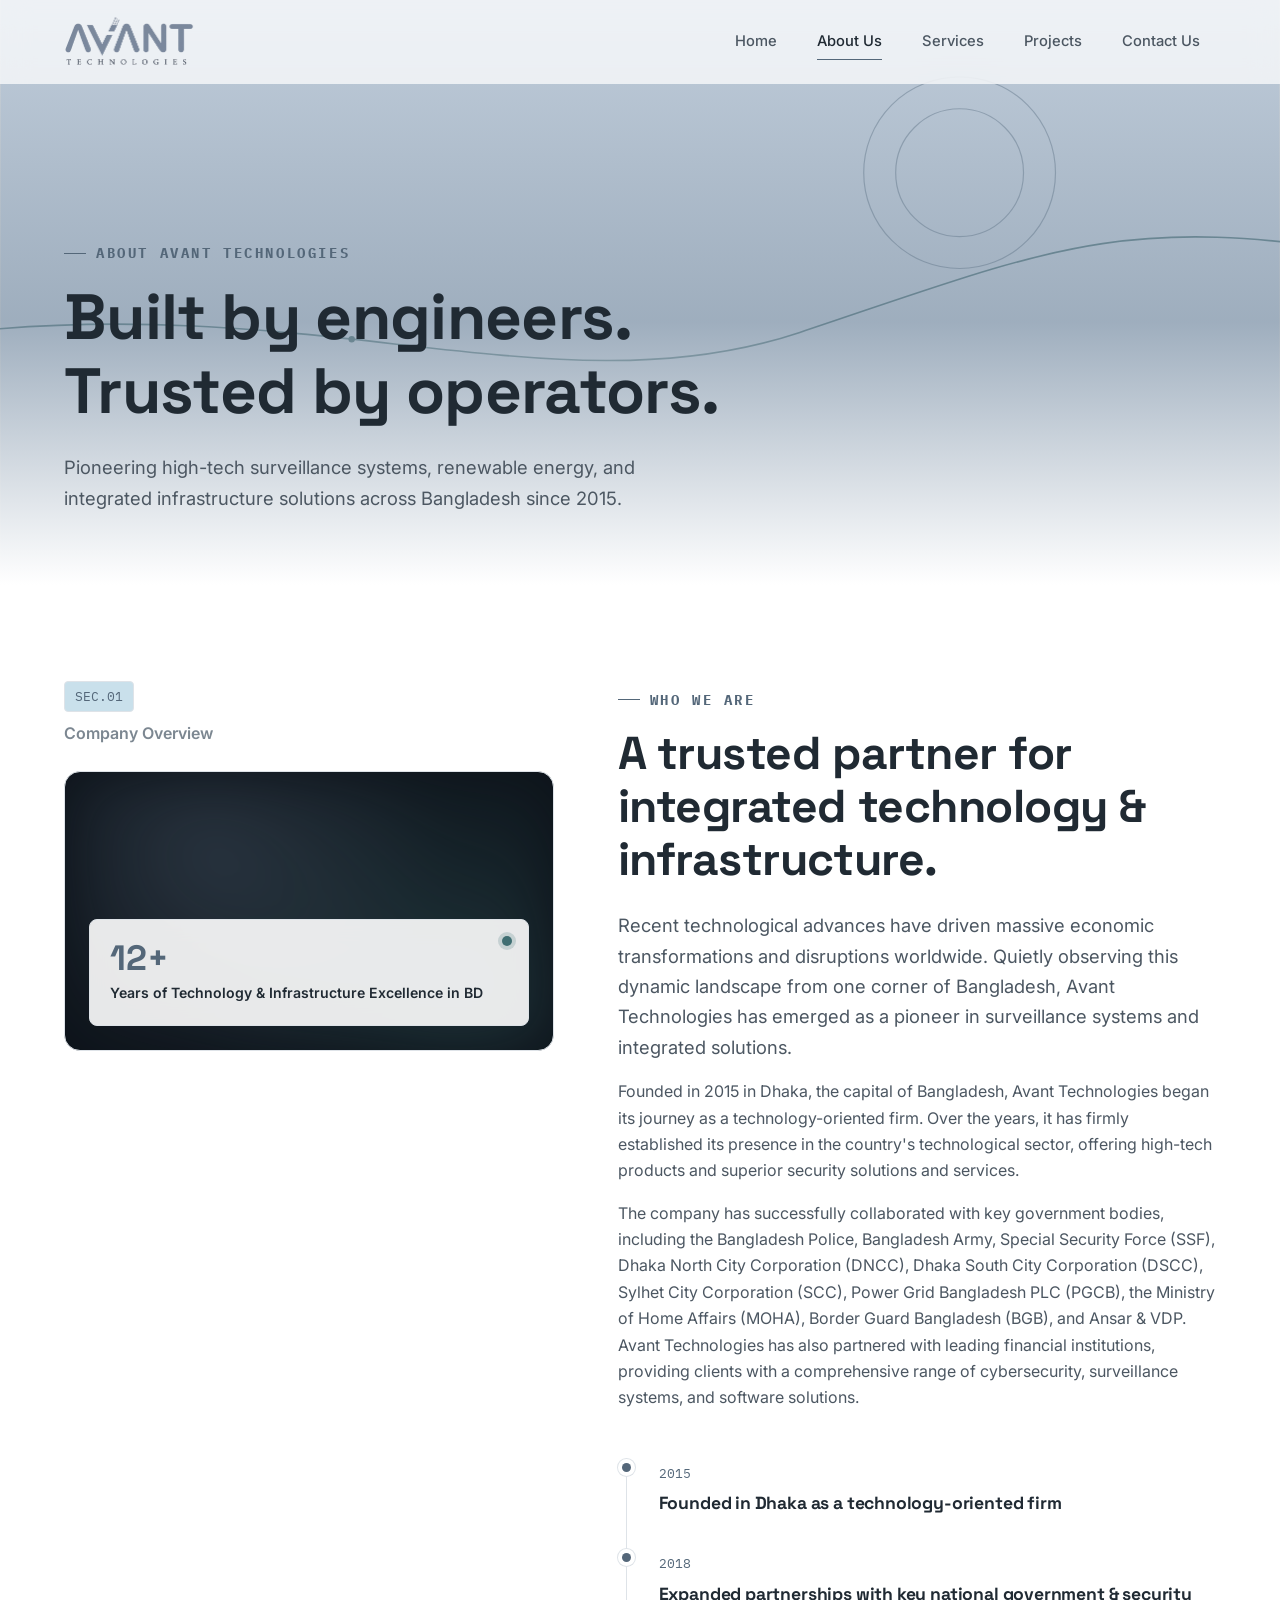
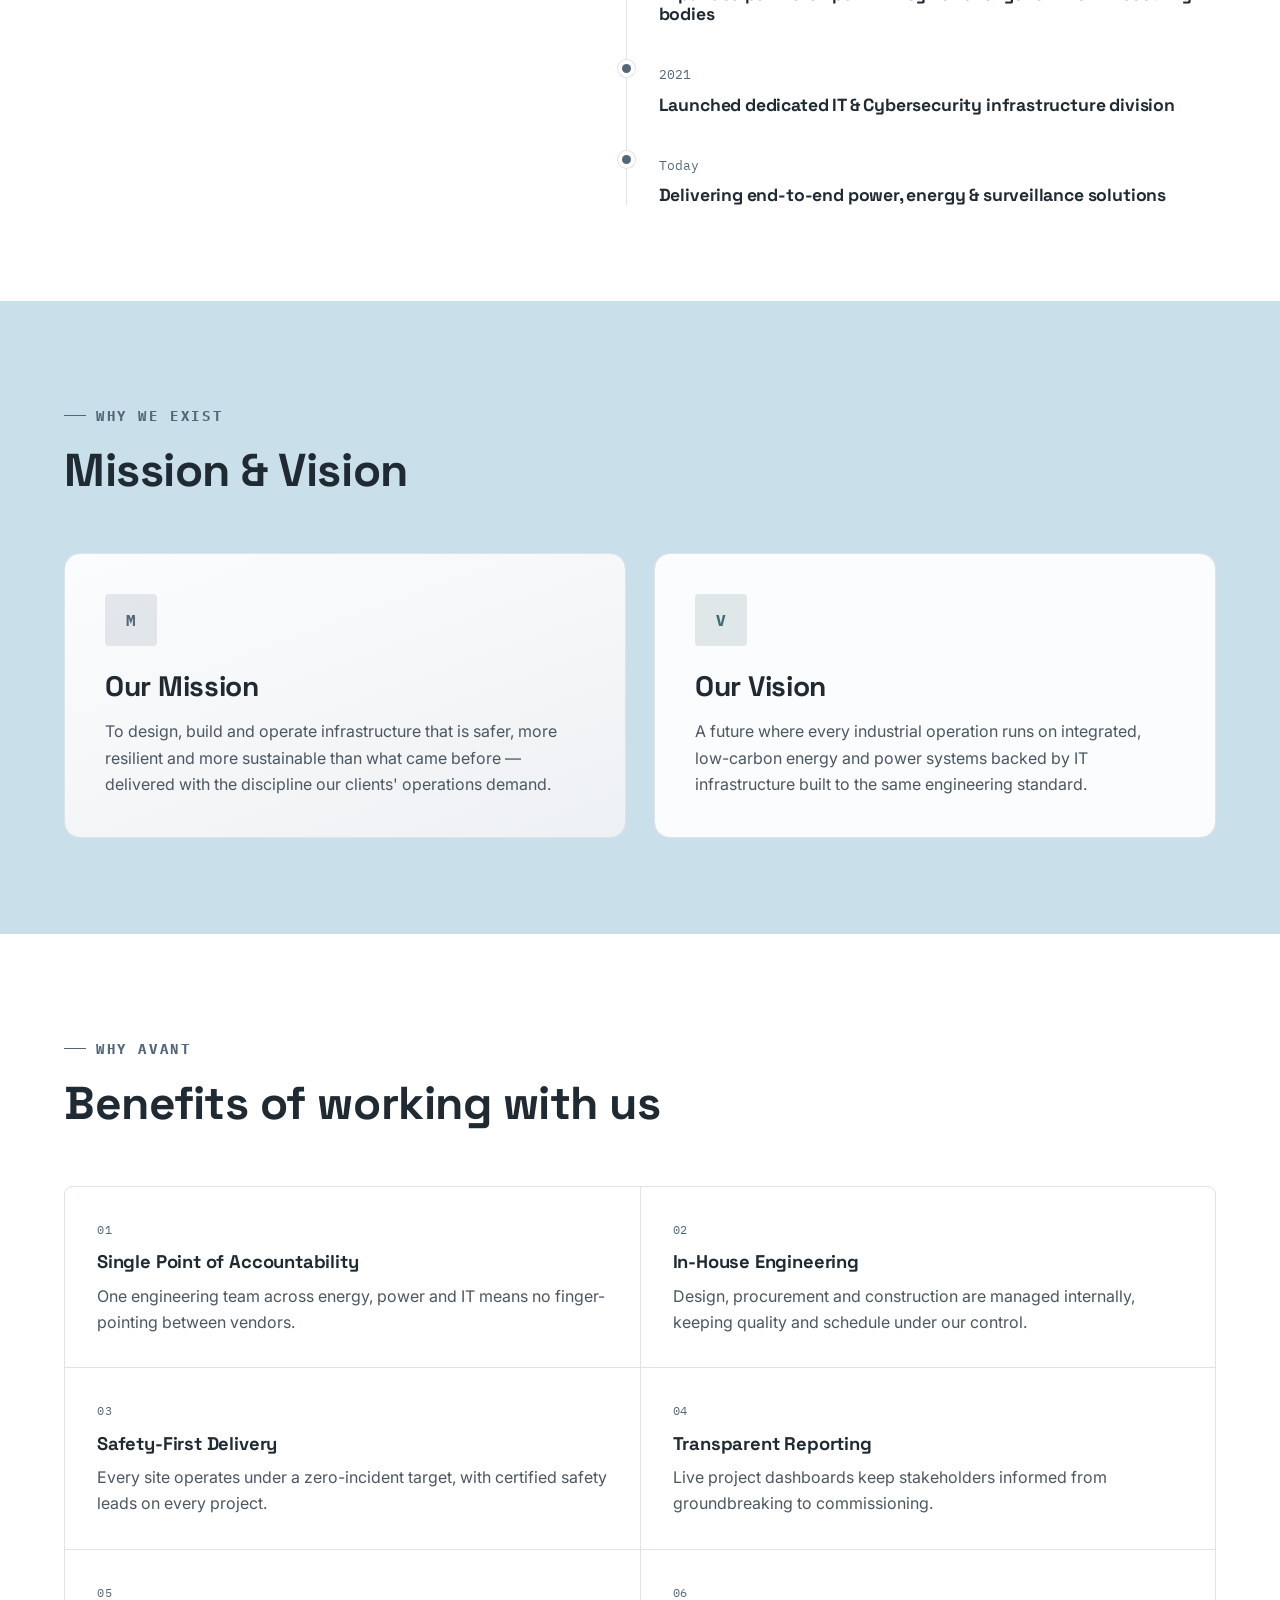
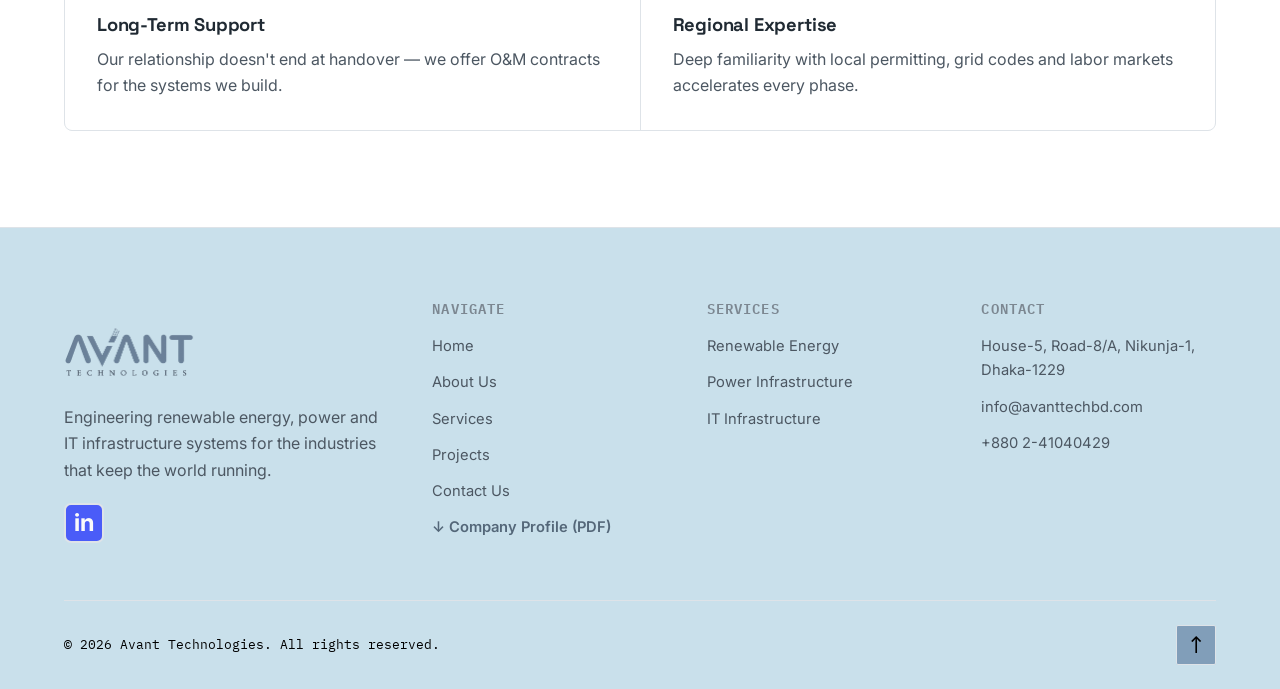
==== about.html @ d3c69253 "august 11" ====
<!DOCTYPE html>
<html lang="en">
<head>
<meta charset="UTF-8">
<meta name="viewport" content="width=device-width, initial-scale=1.0">
<title>About Us | AVANT TECHNOLOGIES</title>
<meta name="description" content="Learn about Avant Technologies — our story, mission, vision and why industrial and enterprise clients choose us to build their critical infrastructure.">
<link rel="icon" type="image/png" href="images/Avant Titel logo.png">

<link rel="preconnect" href="https://fonts.googleapis.com">
<link rel="preconnect" href="https://fonts.gstatic.com" crossorigin>
<link href="https://fonts.googleapis.com/css2?family=Space+Grotesk:wght@500;600;700&family=Inter:wght@400;500;600&family=IBM+Plex+Mono:wght@400;500;600&display=swap" rel="stylesheet">

<link rel="stylesheet" href="css/universal.css">

<!-- ============================================================
     PAGE-SPECIFIC STYLES — About Us
     ============================================================ -->
<style>
  .about-hero{ min-height:65vh; }

  .overview-wrap{ display:grid; grid-template-columns:0.9fr 1.1fr; gap:64px; align-items:start; }
  @media(max-width:860px){ .overview-wrap{ grid-template-columns:1fr; gap:32px; } }

  /* Left Column Visual & Sticky Alignment */
  .overview-visual {
    position: sticky;
    top: 110px;
    display: flex;
    flex-direction: column;
    gap: 24px;
  }

  .mono-badge {
    display: inline-block;
    padding: 4px 10px;
    background: var(--navy-800);
    border: 1px solid var(--line-700);
    border-radius: var(--radius-sm);
    font-family: var(--font-mono);
    font-size: .8rem;
    color: var(--amber-500);
  }

  /* Left Side Animated Graphic Box */
  .overview-graphic-card {
    position: relative;
    width: 100%;
    min-height: 280px;
    border-radius: var(--radius-lg);
    border: 1px solid var(--line-700);
    background: #0d131a;
    overflow: hidden;
    display: flex;
    align-items: flex-end;
    padding: 24px;
  }

  .graphic-glow-bg {
    position: absolute;
    inset: 0;
    background: radial-gradient(circle at 30% 30%, rgba(84, 103, 121, 0.4) 0%, transparent 60%),
                radial-gradient(circle at 80% 80%, rgba(63, 110, 114, 0.35) 0%, transparent 60%);
    filter: blur(30px);
    animation: graphicGlow 8s ease-in-out infinite alternate;
  }

  .graphic-grid-overlay {
    position: absolute;
    inset: 0;
    /* background-image: linear-gradient(rgba(222, 227, 232, 0.08) 1px, transparent 1px),
                      linear-gradient(90deg, rgba(222, 227, 232, 0.08) 1px, transparent 1px); */
    background-size: 24px 24px;
  }

  .graphic-content {
    position: relative;
    z-index: 2;
    background: rgba(255, 255, 255, 0.9);
    backdrop-filter: blur(12px);
    -webkit-backdrop-filter: blur(12px);
    padding: 20px;
    border-radius: var(--radius-md);
    border: 1px solid var(--line-700);
    width: 100%;
  }

  .pulse-dot {
    position: absolute;
    top: 16px;
    right: 16px;
    width: 10px;
    height: 10px;
    background: var(--teal-500);
    border-radius: 50%;
    box-shadow: 0 0 0 4px rgba(63, 110, 114, 0.2);
    animation: pulseRing 2s infinite;
  }

  .highlight-num {
    font-family: var(--font-display);
    font-size: 2.2rem;
    font-weight: 700;
    color: var(--amber-500);
    line-height: 1;
  }

  .graphic-text p {
    font-size: .88rem;
    margin-top: 4px;
    color: var(--text-100);
    font-weight: 600;
  }

  @keyframes graphicGlow {
    0% { transform: scale(1); }
    100% { transform: scale(1.15) translate(4%, -4%); }
  }

  @keyframes pulseRing {
    0% { box-shadow: 0 0 0 0 rgba(63, 110, 114, 0.5); }
    70% { box-shadow: 0 0 0 10px rgba(63, 110, 114, 0); }
    100% { box-shadow: 0 0 0 0 rgba(63, 110, 114, 0); }
  }

  .mv-grid{ display:grid; grid-template-columns:1fr 1fr; gap:28px; }
  @media(max-width:700px){ .mv-grid{ grid-template-columns:1fr; } }
  .mv-card{ padding:40px; border-radius:var(--radius-lg); position:relative; overflow:hidden; }
  .mv-card.mission{ background:linear-gradient(160deg, var(--panel-700) 0%, var(--panel-600) 100%); border:1px solid var(--line-700); }
  .mv-card.vision{ background:var(--panel-700); border:1px solid var(--line-700); }
  .mv-card .mv-icon{ width:52px; height:52px; border-radius:var(--radius-sm); display:flex; align-items:center; justify-content:center; font-family:var(--font-mono); font-weight:700; margin-bottom:24px; }
  .mv-card.mission .mv-icon{ background:rgba(95,116,136,.15); color:var(--amber-500); }
  .mv-card.vision .mv-icon{ background:rgba(63,110,114,.15); color:var(--teal-500); }

  .benefits-list{ display:grid; grid-template-columns:repeat(2,1fr); gap:1px; background:var(--line-700); border:1px solid var(--line-700); border-radius:var(--radius-md); overflow:hidden; }
  @media(max-width:700px){ .benefits-list{ grid-template-columns:1fr; } }
  .benefit-item{ background:var(--navy-900); padding:32px; }
  .benefit-item .bi-num{ font-family:var(--font-mono); font-size:.78rem; color:var(--amber-500); letter-spacing:.08em; }
  .benefit-item h3{ margin-top:12px; margin-bottom:10px; font-size:1.15rem; }

  .timeline{ border-left:1px solid var(--line-700); padding-left:32px; margin-left:8px; }
  .timeline-item{ position:relative; padding-bottom:36px; }
  .timeline-item:last-child{ padding-bottom:0; }
  .timeline-item::before{ content:""; position:absolute; left:-37px; top:4px; width:9px; height:9px; border-radius:50%; background:var(--amber-500); box-shadow:0 0 0 4px var(--navy-900), 0 0 0 5px var(--line-700); }
  .timeline-item .yr{ font-family:var(--font-mono); font-size:.8rem; color:var(--amber-500); }
</style>
</head>
<body>

<header class="site-header">
  <div class="container nav-inner">
    <a href="index.html">
      <span><img src="images/Avant logo Transparent BG.png" alt="Avant Technologies Logo" style="width: 130px;"></span>
    </a>
    <nav class="nav-links" id="nav-links">
      <a href="index.html">Home</a>
      <a href="about.html">About Us</a>
      <a href="services.html">Services</a>
      <a href="projects.html">Projects</a>
      <a href="contact.html">Contact Us</a>
    </nav>
  </div>
</header>

<main>

  <!-- HERO -->
  <section class="hero about-hero">
    <img src="images/hero/hero-about.svg" alt="" class="hero-bg" aria-hidden="true">
    <div class="hero-scrim" aria-hidden="true"></div>
    <div class="container hero-content">
      <p class="eyebrow reveal">About Avant Technologies</p>
      <h1 class="h1 hero-title reveal reveal-delay-1">Built by engineers.<br>Trusted by operators.</h1>
      <p class="lede mt-24 reveal reveal-delay-2">Pioneering high-tech surveillance systems, renewable energy, and integrated infrastructure solutions across Bangladesh since 2015.</p>
    </div>
  </section>

  <!-- OVERVIEW -->
  <section class="section" id="overview">
    <div class="container overview-wrap">
      
      <!-- Left Column: Visual Badge & Interactive Animated Frame -->
      <div class="overview-visual reveal">
        <div>
          <span class="mono-badge">SEC.01</span>
          <p class="mt-8" style="color:var(--text-500); font-weight:600;">Company Overview</p>
        </div>

        <div class="overview-graphic-card">
          <div class="graphic-glow-bg"></div>
          <div class="graphic-grid-overlay"></div>
          
          <div class="graphic-content">
            <span class="pulse-dot"></span>
            <div class="graphic-text">
              <span class="highlight-num">12+</span>
              <p>Years of Technology &amp; Infrastructure Excellence in BD</p>
            </div>
          </div>
        </div>
      </div>

      <!-- Right Column: Content -->
      <div>
        <p class="eyebrow reveal">Who We Are</p>
        <h2 class="h2 reveal reveal-delay-1">A trusted partner for integrated technology &amp; infrastructure.</h2>
        <p class="lede mt-24 reveal reveal-delay-2">Recent technological advances have driven massive economic transformations and disruptions worldwide. Quietly observing this dynamic landscape from one corner of Bangladesh, Avant Technologies has emerged as a pioneer in surveillance systems and integrated solutions.</p>
        <p class="mt-16 reveal reveal-delay-2">Founded in 2015 in Dhaka, the capital of Bangladesh, Avant Technologies began its journey as a technology-oriented firm. Over the years, it has firmly established its presence in the country's technological sector, offering high-tech products and superior security solutions and services.</p>
        <p class="mt-16 reveal reveal-delay-2">The company has successfully collaborated with key government bodies, including the Bangladesh Police, Bangladesh Army, Special Security Force (SSF), Dhaka North City Corporation (DNCC), Dhaka South City Corporation (DSCC), Sylhet City Corporation (SCC), Power Grid Bangladesh PLC (PGCB), the Ministry of Home Affairs (MOHA), Border Guard Bangladesh (BGB), and Ansar &amp; VDP. Avant Technologies has also partnered with leading financial institutions, providing clients with a comprehensive range of cybersecurity, surveillance systems, and software solutions.</p>

        <div class="timeline mt-48 reveal reveal-delay-3">
          <div class="timeline-item">
            <span class="yr">2015</span>
            <h3 class="h3 mt-8" style="font-size:1.1rem;">Founded in Dhaka as a technology-oriented firm</h3>
          </div>
          <div class="timeline-item">
            <span class="yr">2018</span>
            <h3 class="h3 mt-8" style="font-size:1.1rem;">Expanded partnerships with key national government &amp; security bodies</h3>
          </div>
          <div class="timeline-item">
            <span class="yr">2021</span>
            <h3 class="h3 mt-8" style="font-size:1.1rem;">Launched dedicated IT &amp; Cybersecurity infrastructure division</h3>
          </div>
          <div class="timeline-item">
            <span class="yr">Today</span>
            <h3 class="h3 mt-8" style="font-size:1.1rem;">Delivering end-to-end power, energy &amp; surveillance solutions</h3>
          </div>
        </div>
      </div>

    </div>
  </section>

  <!-- MISSION & VISION -->
  <section class="section" style="background:var(--navy-800);" id="mission-vision">
    <div class="container">
      <div class="section-head reveal">
        <p class="eyebrow">Why We Exist</p>
        <h2 class="h2">Mission &amp; Vision</h2>
      </div>
      <div class="mv-grid">
        <div class="mv-card mission reveal">
          <div class="mv-icon">M</div>
          <h3 class="h3">Our Mission</h3>
          <p class="mt-16">To design, build and operate infrastructure that is safer, more resilient and more sustainable than what came before — delivered with the discipline our clients' operations demand.</p>
        </div>
        <div class="mv-card vision reveal reveal-delay-1">
          <div class="mv-icon">V</div>
          <h3 class="h3">Our Vision</h3>
          <p class="mt-16">A future where every industrial operation runs on integrated, low-carbon energy and power systems backed by IT infrastructure built to the same engineering standard.</p>
        </div>
      </div>
    </div>
  </section>

  <!-- BENEFITS -->
  <section class="section" id="benefits">
    <div class="container">
      <div class="section-head reveal">
        <p class="eyebrow">Why Avant</p>
        <h2 class="h2">Benefits of working with us</h2>
      </div>

      <div class="benefits-list reveal">
        <div class="benefit-item">
          <div class="bi-num">01</div>
          <h3>Single Point of Accountability</h3>
          <p>One engineering team across energy, power and IT means no finger-pointing between vendors.</p>
        </div>
        <div class="benefit-item">
          <div class="bi-num">02</div>
          <h3>In-House Engineering</h3>
          <p>Design, procurement and construction are managed internally, keeping quality and schedule under our control.</p>
        </div>
        <div class="benefit-item">
          <div class="bi-num">03</div>
          <h3>Safety-First Delivery</h3>
          <p>Every site operates under a zero-incident target, with certified safety leads on every project.</p>
        </div>
        <div class="benefit-item">
          <div class="bi-num">04</div>
          <h3>Transparent Reporting</h3>
          <p>Live project dashboards keep stakeholders informed from groundbreaking to commissioning.</p>
        </div>
        <div class="benefit-item">
          <div class="bi-num">05</div>
          <h3>Long-Term Support</h3>
          <p>Our relationship doesn't end at handover — we offer O&amp;M contracts for the systems we build.</p>
        </div>
        <div class="benefit-item">
          <div class="bi-num">06</div>
          <h3>Regional Expertise</h3>
          <p>Deep familiarity with local permitting, grid codes and labor markets accelerates every phase.</p>
        </div>
      </div>
    </div>
  </section>

</main>

<footer class="site-footer">
  <div class="container">
    <div class="footer-grid">
      <div>
        <a href="index.html">
          <span style="padding: 10px;"><img src="images/Avant logo Transparent BG.png" alt="Avant Technologies Logo" style="width: 130px;"></span>
        </a>
        <p>Engineering renewable energy, power and IT infrastructure systems for the industries that keep the world running.</p>
        <div class="footer-social">
          <a href="https://www.linkedin.com/company/m-s-avant-technologies/" aria-label="LinkedIn">in</a>
        </div>
      </div>
      <div class="footer-col">
        <h4>Navigate</h4>
        <ul>
          <li><a href="index.html">Home</a></li>
          <li><a href="about.html">About Us</a></li>
          <li><a href="services.html">Services</a></li>
          <li><a href="projects.html">Projects</a></li>
          <li><a href="contact.html">Contact Us</a></li>
          <li><a href="assets/Avant_Technologies_Company_Profile.pdf" download style="color:var(--amber-500); font-weight:600;">↓ Company Profile (PDF)</a></li>
        </ul>
      </div>
      <div class="footer-col">
        <h4>Services</h4>
        <ul>
          <li><a href="services.html#renewable">Renewable Energy</a></li>
          <li><a href="services.html#power">Power Infrastructure</a></li>
          <li><a href="services.html#it-infrastructure">IT Infrastructure</a></li>
        </ul>
      </div>
      <div class="footer-col">
        <h4>Contact</h4>
        <ul>
          <li>House-5, Road-8/A, Nikunja-1, Dhaka-1229</li>
          <li><a href="mailto:info@avanttechbd.com">info@avanttechbd.com</a></li>
          <li><a href="tel:+880 2-41040429">+880 2-41040429</a></li>
        </ul>
      </div>
    </div>
    <div class="footer-bottom">
      <span>&copy; <span class="current-year">2026</span> Avant Technologies. All rights reserved.</span>
      <a href="#top" class="back-to-top" aria-label="Back to top">↑</a>
    </div>
  </div>
</footer>

<script src="js/main.js"></script>
</body>
</html>
---- css/universal.css ----
/* ==========================================================================
   AVANT TECHNOLOGIES — UNIVERSAL STYLESHEET
   Global tokens, reset, typography, header, footer, layout & utilities.
   Page-specific section styling lives inline in each HTML file.
   ========================================================================== */

/* --------------------------------------------------------------------------
   1. DESIGN TOKENS
   Edit these variables to re-theme the entire site from one place.
   -------------------------------------------------------------------------- */
:root{
  /* Core palette — white background, brand slate-blue (matches logo #8294A7) */
  --navy-900:#FFFFFF;   /* page background */
  --navy-800:#c9e0eb;   /* alt background */
  --panel-700:#FBFCFD;  /* card / panel surfaces */
  --panel-600:#EEF1F3;  /* elevated panel / hover */
  --line-700:#DEE3E8;   /* hairline borders, grid lines */

  --amber-500:#546779;  /* primary brand accent — deepened logo tone, used for text/buttons/borders */
  --amber-400:#8294A7;  /* exact logo color #8294A7 — lighter tint, used for hover/decorative accents */
  --teal-500:#3F6E72;   /* secondary accent — complementary slate-teal */
  --teal-400:#6FA39C;

  --text-100:#202A33;   /* primary text on light */
  --text-300:#4C5762;   /* secondary text on light */
  --text-500:#7C8791;   /* muted text */
  --text-700:#A9B1B8;   /* faint / label text */

  --ink-900:#FFFFFF;    /* text on brand-colored surfaces */

  /* Typography */
  --font-display:'Space Grotesk', 'Helvetica Neue', Arial, sans-serif;
  --font-body:'Inter', 'Helvetica Neue', Arial, sans-serif;
  --font-mono:'IBM Plex Mono', 'Courier New', monospace;

  /* Layout */
  --container-w: 1200px;
  --header-h: 84px;
  --radius-sm: 4px;
  --radius-md: 8px;
  --radius-lg: 16px;

  /* Motion */
  --ease: cubic-bezier(.4,0,.2,1);
  --dur: .35s;
}

/* --------------------------------------------------------------------------
   2. RESET
   -------------------------------------------------------------------------- */
*, *::before, *::after{ box-sizing:border-box; margin:0; padding:0; }
html{ scroll-behavior:smooth; }
@media (prefers-reduced-motion: reduce){
  html{ scroll-behavior:auto; }
  *, *::before, *::after{ animation-duration:.01ms !important; animation-iteration-count:1 !important; transition-duration:.01ms !important; scroll-behavior:auto !important; }
}
body{
  background:var(--navy-900);
  color:var(--text-100);
  font-family:var(--font-body);
  font-size:16px;
  line-height:1.65;
  -webkit-font-smoothing:antialiased;
  overflow-x:hidden;
}
img{ max-width:100%; display:block; }
a{ color:inherit; text-decoration:none; }
ul{ list-style:none; }
button, input, textarea, select{ font:inherit; color:inherit; }
button{ cursor:pointer; background:none; border:none; }
h1,h2,h3,h4,h5{ font-family:var(--font-display); font-weight:700; line-height:1.15; letter-spacing:-0.01em; }
p{ color:var(--text-300); }

/* Visible keyboard focus everywhere */
a:focus-visible, button:focus-visible, input:focus-visible, textarea:focus-visible, select:focus-visible{
  outline:2px solid var(--amber-500);
  outline-offset:3px;
  border-radius:2px;
}

/* --------------------------------------------------------------------------
   3. TYPE SCALE
   -------------------------------------------------------------------------- */
.h1{ font-size:clamp(2.4rem, 5vw, 4.2rem); }
.h2{ font-size:clamp(2rem, 3.6vw, 3rem); }
.h3{ font-size:clamp(1.4rem, 2.2vw, 1.9rem); }
.eyebrow{
  display:inline-flex; align-items:center; gap:10px;
  font-family:var(--font-mono); font-size:0.9rem; letter-spacing:.18em;
  font-weight: bold;
  text-transform:uppercase; color:var(--amber-500);
  margin-bottom:16px;
}
.eyebrow::before{ content:""; width:22px; height:1px; background:var(--amber-500); display:inline-block; }
.lede{ font-size:1.15rem; color:var(--text-300); max-width:640px; }

/* --------------------------------------------------------------------------
   4. LAYOUT / GRID UTILITIES
   -------------------------------------------------------------------------- */
.container{ width:100%; max-width:var(--container-w); margin-inline:auto; padding-inline:24px; }
.section{ padding-block:96px; position:relative; }
.section-tight{ padding-block:64px; }
@media (max-width:768px){
  .section{ padding-block:64px; }
  .section-tight{ padding-block:44px; }
}

.grid{ display:grid; gap:32px; }
.grid-2{ grid-template-columns:repeat(2,1fr); }
.grid-3{ grid-template-columns:repeat(3,1fr); }
.grid-4{ grid-template-columns:repeat(4,1fr); }
@media (max-width:900px){
  .grid-3{ grid-template-columns:repeat(2,1fr); }
  .grid-4{ grid-template-columns:repeat(2,1fr); }
}
@media (max-width:600px){
  .grid-2, .grid-3, .grid-4{ grid-template-columns:1fr; }
}

.flex{ display:flex; }
.flex-between{ display:flex; align-items:center; justify-content:space-between; }
.flex-center{ display:flex; align-items:center; justify-content:center; }
.text-center{ text-align:center; margin-inline:auto; }

/* --------------------------------------------------------------------------
   5. BUTTONS
   -------------------------------------------------------------------------- */
.btn{
  display:inline-flex; align-items:center; justify-content:center; gap:10px;
  padding:14px 28px; font-family:var(--font-display); font-weight:600; font-size:.95rem;
  border-radius:2px; border:1px solid transparent; transition:all var(--dur) var(--ease);
  white-space:nowrap;
}
.btn-primary{ background:var(--amber-500); color:var(--ink-900); }
.btn-primary:hover{ background:var(--amber-400); transform:translateY(-2px); box-shadow:0 10px 24px rgba(95,116,136,.25); }
.btn-outline{ background:transparent; color:var(--text-100); border-color:var(--line-700); }
.btn-outline:hover{ border-color:var(--amber-500); color:var(--amber-500); }
.btn-sm{ padding:10px 20px; font-size:.85rem; }

/* --------------------------------------------------------------------------
   6. HEADER / NAVIGATION
   -------------------------------------------------------------------------- */
.site-header{
  position:fixed; top:0; left:0; right:0; z-index:1000;
  height:var(--header-h);
  display:flex; align-items:center;
  background:rgba(255, 255, 255, 0.72);
  backdrop-filter:blur(14px); -webkit-backdrop-filter:blur(14px);
  border-bottom:1px solid transparent;
  transition:border-color var(--dur) var(--ease), background var(--dur) var(--ease);
}
.site-header.is-scrolled{
  border-bottom-color:var(--line-700);
  background:rgba(217, 228, 250, 0.72);
  box-shadow:0 1px 0 rgba(32,42,51,.03);
}
.nav-inner{ display:flex; align-items:center; justify-content:space-between; width:100%; }



.nav-links{ display:flex; align-items:center; gap:8px; }
.nav-links a{
  position:relative; padding:10px 16px; font-size:.92rem; font-weight:500; color:var(--text-300);
  transition:color var(--dur) var(--ease);
}
.nav-links a::after{
  content:""; position:absolute; left:16px; right:16px; bottom:4px; height:1px;
  background:var(--amber-500); transform:scaleX(0); transform-origin:left; transition:transform var(--dur) var(--ease);
}
.nav-links a:hover, .nav-links a.active{ color:var(--text-100); }
.nav-links a:hover::after, .nav-links a.active::after{ transform:scaleX(1); }


.nav-toggle{
  display:none; flex-direction:column; gap:5px; width:32px; height:24px; justify-content:center; z-index:1100;
}
.nav-toggle span{ display:block; height:2px; width:100%; background:var(--text-100); transition:all var(--dur) var(--ease); }
.nav-toggle.is-open span:nth-child(1){ transform:translateY(7px) rotate(45deg); }
.nav-toggle.is-open span:nth-child(2){ opacity:0; }
.nav-toggle.is-open span:nth-child(3){ transform:translateY(-7px) rotate(-45deg); }

@media (max-width:860px){
  .nav-toggle{ display:flex; }
  .nav-links{
    position:fixed; inset:0 0 0 30%; top:0;
    flex-direction:column; align-items:flex-start; justify-content:center; gap:6px;
    background:var(--navy-800); padding:32px;
    border-left:1px solid var(--line-700);
    transform:translateX(100%); transition:transform var(--dur) var(--ease);
  }
  .nav-links.is-open{ transform:translateX(0); }
  .nav-links a{ font-size:1.3rem; width:100%; padding:14px 8px; }
  .nav-cta .btn-outline{ display:none; }
}

/* --------------------------------------------------------------------------
   7. HERO (shared skeleton — per-page background image swapped inline)
   -------------------------------------------------------------------------- */
.hero{
  position:relative; min-height:88vh; display:flex; align-items:flex-end;
  padding-top:var(--header-h);
  overflow:hidden; background:var(--navy-900);
}
.hero-bg{
  position:absolute; inset:0; width:100%; height:100%; object-fit:cover;
  opacity:.9;
}
.hero-scrim{
  position:absolute; inset:0;
  background:linear-gradient(180deg, rgba(95,116,136,.30) 0%, rgba(95,116,136,.55) 55%, var(--navy-900) 100%);
}
.hero-content{ position:relative; z-index:2; padding-block:64px 72px; width:100%; }
.hero-title{ max-width:820px; }
.hero-foot{ display:flex; flex-wrap:wrap; gap:16px; margin-top:32px; }

/* --------------------------------------------------------------------------
   8. CARDS
   -------------------------------------------------------------------------- */
.card{
  background:var(--panel-700); border:1px solid var(--line-700); border-radius:var(--radius-md);
  padding:32px; transition:border-color var(--dur) var(--ease), transform var(--dur) var(--ease);
}
.card:hover{ border-color:var(--amber-500); transform:translateY(-4px); }
.card-icon{
  width:48px; height:48px; border-radius:var(--radius-sm);
  display:flex; align-items:center; justify-content:center;
  background:rgba(95,116,136,.12); color:var(--amber-500); margin-bottom:20px;
  font-family:var(--font-mono); font-weight:700;
}

/* --------------------------------------------------------------------------
   9. BADGES / TAGS / LABELS
   -------------------------------------------------------------------------- */
.tag{
  display:inline-block; font-family:var(--font-mono); font-size:.72rem; letter-spacing:.08em;
  text-transform:uppercase; padding:5px 10px; border:1px solid var(--line-700); border-radius:2px;
  color:var(--text-500);
}
.tag-amber{ color:var(--amber-500); border-color:rgba(95,116,136,.4); }
.tag-teal{ color:var(--teal-500); border-color:rgba(63,110,114,.4); }

/* --------------------------------------------------------------------------
   10. FOOTER
   -------------------------------------------------------------------------- */
.site-footer{ background:var(--navy-800); border-top:1px solid var(--line-700); padding-top:72px; }
.footer-grid{ display:grid; grid-template-columns:1.4fr 1fr 1fr 1fr; gap:40px; padding-bottom:48px; }
@media (max-width:768px){ .footer-grid{ grid-template-columns:1fr 1fr; } }
@media (max-width:520px){ .footer-grid{ grid-template-columns:1fr; } }
.footer-brand p{ margin-top:16px; max-width:300px; font-size:.92rem; }
.footer-col h4{ font-size:.85rem; letter-spacing:.08em; text-transform:uppercase; color:var(--text-500); margin-bottom:18px; font-family:var(--font-mono); font-weight:600;}
.footer-col a, .footer-col li{ color:var(--text-300); font-size:.92rem; }
.footer-col li{ margin-bottom:12px; }
.footer-col a:hover{ color:var(--amber-500); }
.footer-social{ display:flex; gap:12px; margin-top:20px; }
.footer-social a{
  width:40px; height:40px; border:2px solid var(--line-700); border-radius:7px; background-color: #4a5cf8; color: rgb(250, 250, 250);
  display:flex; align-items:center; justify-content:center; font-size:1.5rem; font-family:var(Arial); font-weight: bold;
  transition:all var(--dur) var(--ease);
}
.footer-social a:hover{ border-color:var(--amber-500);}
.footer-bottom{
  border-top:1px solid var(--line-700); padding-block:24px;
  display:flex; align-items:center; justify-content:space-between; flex-wrap:wrap; gap:12px;
  font-size:.82rem; color:black; font-family:var(--font-mono);
}
.back-to-top{
  width:40px; height:40px; border:1px solid var(--line-700); border-radius:2px; background-color: #819eb9;
  display:flex; align-items:center; justify-content:center; transition:all var(--dur) var(--ease); font-size:x-large ;
}
.back-to-top:hover{ border-color:var(--amber-500); color:#ffffff; transform:translateY(-3px); }

/* --------------------------------------------------------------------------
   11. SCROLL REVEAL ANIMATION (driven by IntersectionObserver in main.js)
   -------------------------------------------------------------------------- */
.reveal{ opacity:0; transform:translateY(28px); transition:opacity .7s var(--ease), transform .7s var(--ease); }
.reveal.is-visible{ opacity:1; transform:translateY(0); }
.reveal-delay-1{ transition-delay:.08s; }
.reveal-delay-2{ transition-delay:.16s; }
.reveal-delay-3{ transition-delay:.24s; }
.reveal-delay-4{ transition-delay:.32s; }

/* --------------------------------------------------------------------------
   12. MISC UTILITIES
   -------------------------------------------------------------------------- */
.mt-8{margin-top:8px;} .mt-16{margin-top:16px;} .mt-24{margin-top:24px;} .mt-32{margin-top:32px;} .mt-48{margin-top:48px;}
.mb-8{margin-bottom:8px;} .mb-16{margin-bottom:16px;} .mb-24{margin-bottom:24px;} .mb-32{margin-bottom:32px;}
.divider{ height:1px; background:var(--line-700); width:100%; border:none; }
.section-head{ max-width:640px; margin-bottom:56px; }
.section-head.center{ margin-inline:auto; text-align:center; }
.muted{ color:var(--text-500); }
.mono{ font-family:var(--font-mono); }
.sr-only{
  position:absolute; width:1px; height:1px; padding:0; margin:-1px; overflow:hidden;
  clip:rect(0,0,0,0); white-space:nowrap; border:0;
}
::selection{ background:var(--amber-500); color:var(--ink-900); }

/* Scrollbar (webkit) */
::-webkit-scrollbar{ width:10px; }
::-webkit-scrollbar-track{ background:var(--navy-900); }
::-webkit-scrollbar-thumb{ background:var(--line-700); border-radius:6px; }
::-webkit-scrollbar-thumb:hover{ background:var(--panel-600); }
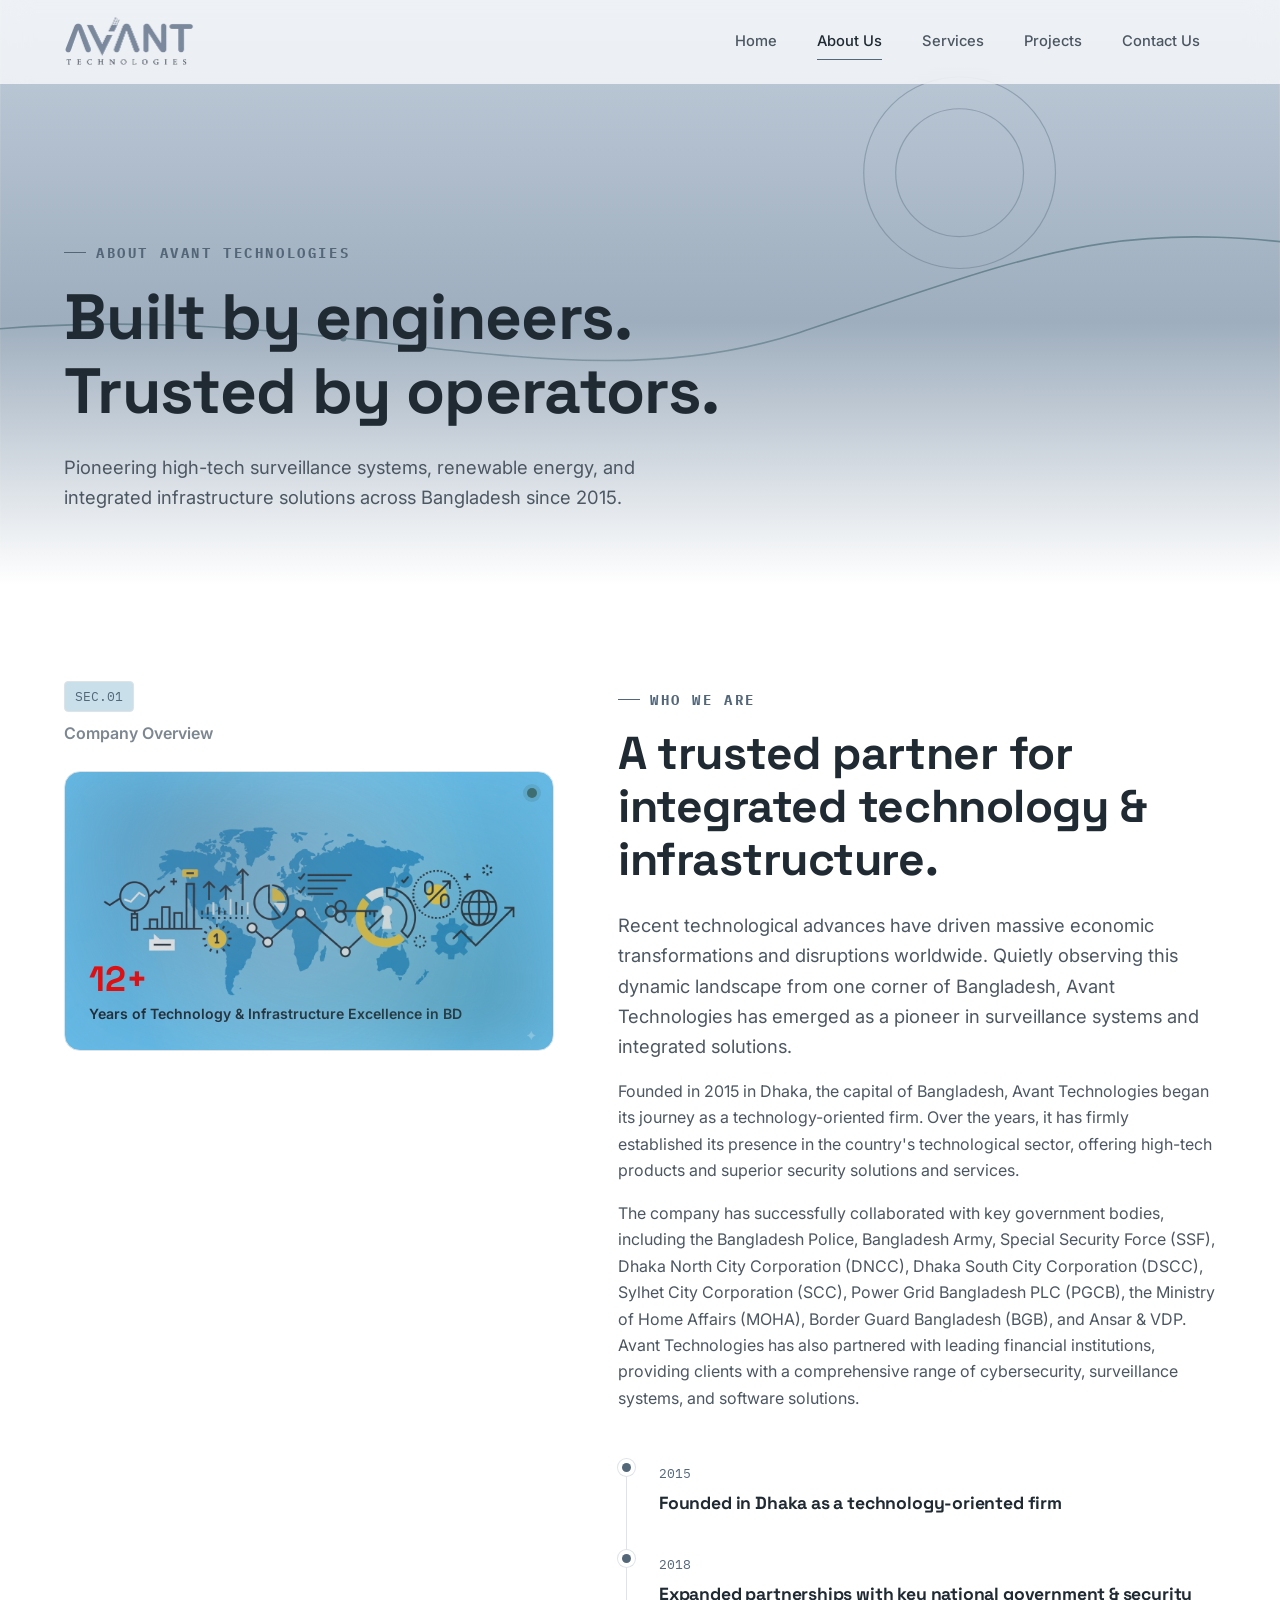
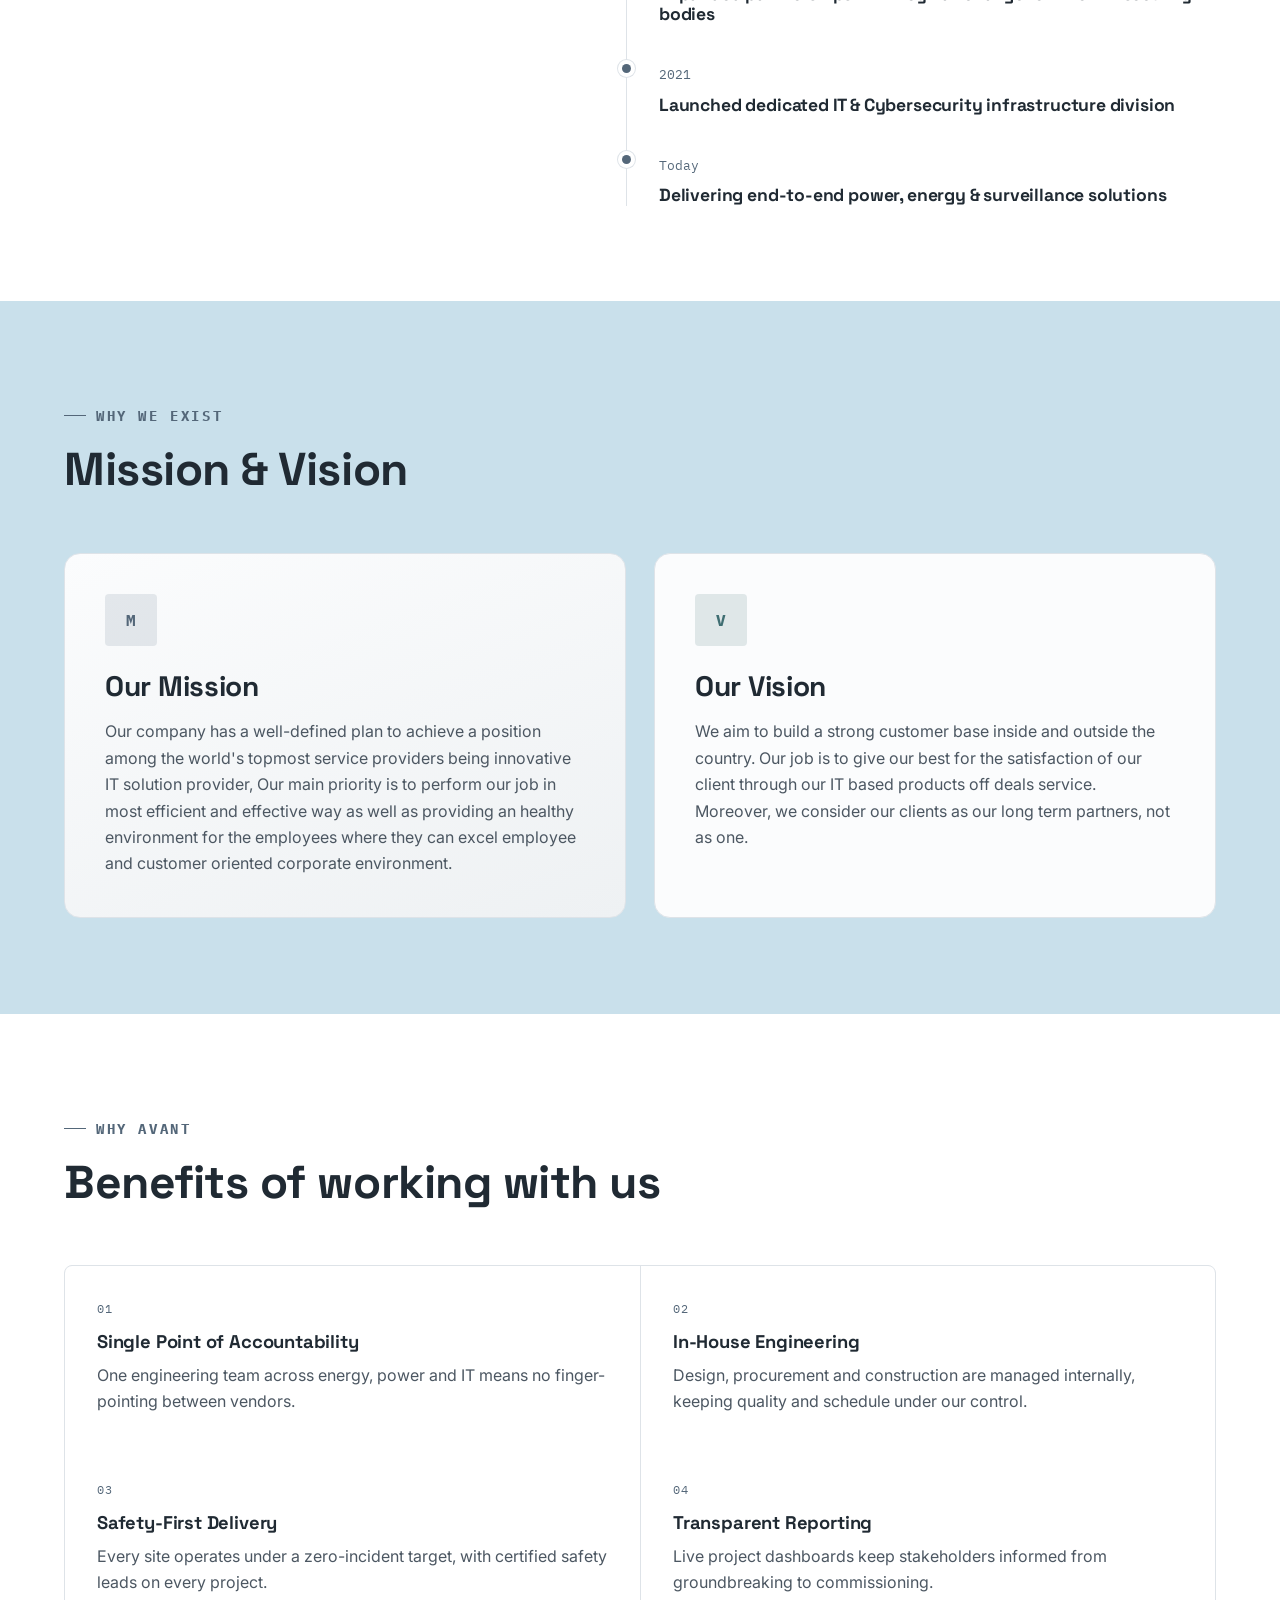
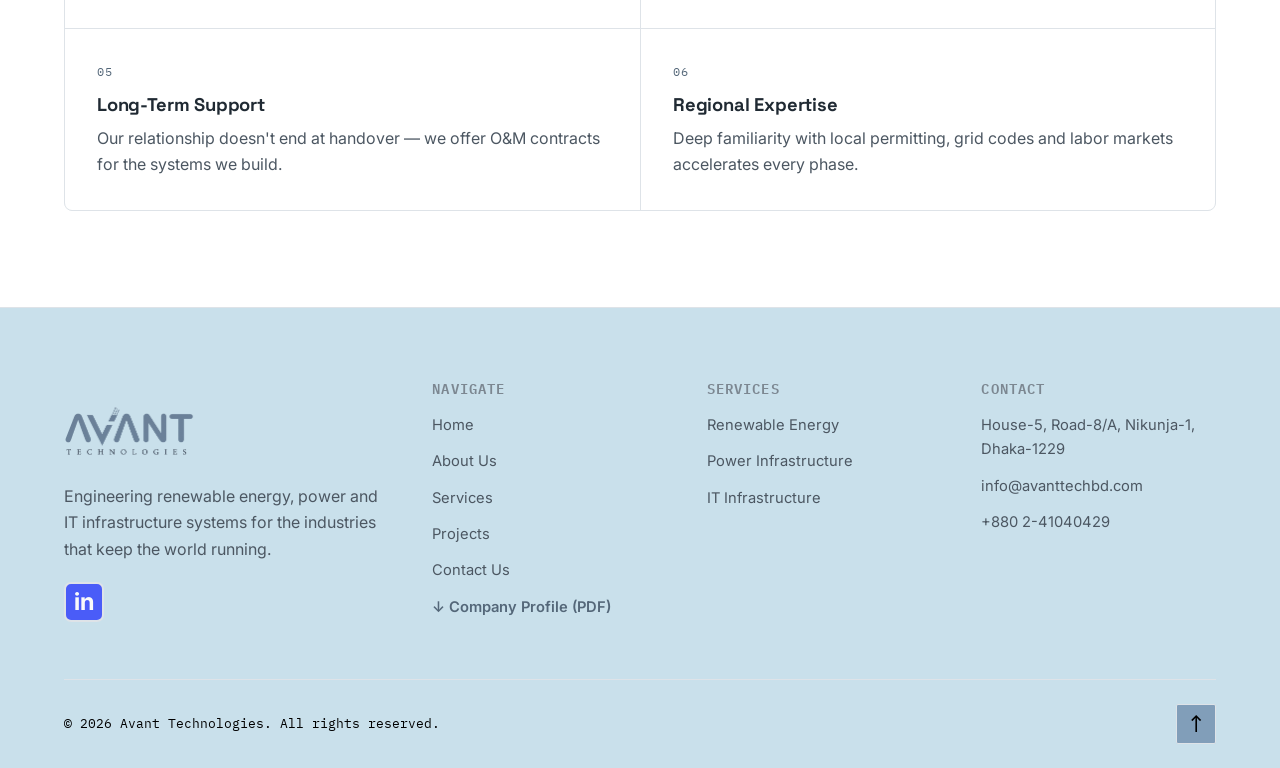
==== commit 25544b62: "August 12" ====
--- a/about.html
+++ b/about.html
@@ -14,9 +14,36 @@
 <link rel="stylesheet" href="css/universal.css">
 
 <!-- ============================================================
-     PAGE-SPECIFIC STYLES — About Us
+     PAGE-SPECIFIC STYLES & DUAL-SIDE SLIDE SCROLL ANIMATIONS
      ============================================================ -->
 <style>
+  /* ---- Dynamic Two-Side Slide Animations ---- */
+  .reveal-left {
+    opacity: 0;
+    transform: translateX(-60px);
+    transition: opacity 2s cubic-bezier(0.16, 1, 0.3, 1), transform 2s cubic-bezier(0.16, 1, 0.3, 1);
+    will-change: opacity, transform;
+  }
+
+  .reveal-right {
+    opacity: 0;
+    transform: translateX(60px);
+    transition: opacity 2s cubic-bezier(0.16, 1, 0.3, 1), transform 2s cubic-bezier(0.16, 1, 0.3, 1);
+    will-change: opacity, transform;
+  }
+
+  .reveal-left.is-visible,
+  .reveal-right.is-visible {
+    opacity: 1;
+    transform: translateX(0);
+  }
+
+  /* Stagger Delays */
+  .reveal-delay-1 { transition-delay: 0.1s; }
+  .reveal-delay-2 { transition-delay: 0.22s; }
+  .reveal-delay-3 { transition-delay: 0.34s; }
+  .reveal-delay-4 { transition-delay: 0.46s; }
+
   .about-hero{ min-height:65vh; }
 
   .overview-wrap{ display:grid; grid-template-columns:0.9fr 1.1fr; gap:64px; align-items:start; }
@@ -68,8 +95,6 @@
   .graphic-grid-overlay {
     position: absolute;
     inset: 0;
-    /* background-image: linear-gradient(rgba(222, 227, 232, 0.08) 1px, transparent 1px),
-                      linear-gradient(90deg, rgba(222, 227, 232, 0.08) 1px, transparent 1px); */
     background-size: 24px 24px;
   }
 
@@ -169,9 +194,9 @@
     <img src="images/hero/hero-about.svg" alt="" class="hero-bg" aria-hidden="true">
     <div class="hero-scrim" aria-hidden="true"></div>
     <div class="container hero-content">
-      <p class="eyebrow reveal">About Avant Technologies</p>
-      <h1 class="h1 hero-title reveal reveal-delay-1">Built by engineers.<br>Trusted by operators.</h1>
-      <p class="lede mt-24 reveal reveal-delay-2">Pioneering high-tech surveillance systems, renewable energy, and integrated infrastructure solutions across Bangladesh since 2015.</p>
+      <p class="eyebrow reveal-left">About Avant Technologies</p>
+      <h1 class="h1 hero-title reveal-left reveal-delay-1">Built by engineers.<br>Trusted by operators.</h1>
+      <p class="lede mt-24 reveal-left reveal-delay-2">Pioneering high-tech surveillance systems, renewable energy, and integrated infrastructure solutions across Bangladesh since 2015.</p>
     </div>
   </section>
 
@@ -179,36 +204,36 @@
   <section class="section" id="overview">
     <div class="container overview-wrap">
       
-      <!-- Left Column: Visual Badge & Interactive Animated Frame -->
-      <div class="overview-visual reveal">
+      <!-- Left Column: Visual Badge & Interactive Animated Frame (SLIDES FROM LEFT) -->
+      <div class="overview-visual reveal-left">
         <div>
           <span class="mono-badge">SEC.01</span>
           <p class="mt-8" style="color:var(--text-500); font-weight:600;">Company Overview</p>
         </div>
 
-        <div class="overview-graphic-card">
+        <div class="overview-graphic-card" style="background-image: url('images/about\ us\ img.png'); background-size: cover; background-position: center;">
           <div class="graphic-glow-bg"></div>
           <div class="graphic-grid-overlay"></div>
           
-          <div class="graphic-content">
+          <div>
             <span class="pulse-dot"></span>
             <div class="graphic-text">
-              <span class="highlight-num">12+</span>
+              <span class="highlight-num" style="color: rgb(243, 4, 4);">12+</span>
               <p>Years of Technology &amp; Infrastructure Excellence in BD</p>
             </div>
           </div>
         </div>
       </div>
 
-      <!-- Right Column: Content -->
-      <div>
-        <p class="eyebrow reveal">Who We Are</p>
-        <h2 class="h2 reveal reveal-delay-1">A trusted partner for integrated technology &amp; infrastructure.</h2>
-        <p class="lede mt-24 reveal reveal-delay-2">Recent technological advances have driven massive economic transformations and disruptions worldwide. Quietly observing this dynamic landscape from one corner of Bangladesh, Avant Technologies has emerged as a pioneer in surveillance systems and integrated solutions.</p>
-        <p class="mt-16 reveal reveal-delay-2">Founded in 2015 in Dhaka, the capital of Bangladesh, Avant Technologies began its journey as a technology-oriented firm. Over the years, it has firmly established its presence in the country's technological sector, offering high-tech products and superior security solutions and services.</p>
-        <p class="mt-16 reveal reveal-delay-2">The company has successfully collaborated with key government bodies, including the Bangladesh Police, Bangladesh Army, Special Security Force (SSF), Dhaka North City Corporation (DNCC), Dhaka South City Corporation (DSCC), Sylhet City Corporation (SCC), Power Grid Bangladesh PLC (PGCB), the Ministry of Home Affairs (MOHA), Border Guard Bangladesh (BGB), and Ansar &amp; VDP. Avant Technologies has also partnered with leading financial institutions, providing clients with a comprehensive range of cybersecurity, surveillance systems, and software solutions.</p>
-
-        <div class="timeline mt-48 reveal reveal-delay-3">
+      <!-- Right Column: Content (SLIDES FROM RIGHT) -->
+      <div class="reveal-right">
+        <p class="eyebrow">Who We Are</p>
+        <h2 class="h2 reveal-right reveal-delay-1">A trusted partner for integrated technology &amp; infrastructure.</h2>
+        <p class="lede mt-24 reveal-right reveal-delay-2">Recent technological advances have driven massive economic transformations and disruptions worldwide. Quietly observing this dynamic landscape from one corner of Bangladesh, Avant Technologies has emerged as a pioneer in surveillance systems and integrated solutions.</p>
+        <p class="mt-16 reveal-right reveal-delay-2">Founded in 2015 in Dhaka, the capital of Bangladesh, Avant Technologies began its journey as a technology-oriented firm. Over the years, it has firmly established its presence in the country's technological sector, offering high-tech products and superior security solutions and services.</p>
+        <p class="mt-16 reveal-right reveal-delay-2">The company has successfully collaborated with key government bodies, including the Bangladesh Police, Bangladesh Army, Special Security Force (SSF), Dhaka North City Corporation (DNCC), Dhaka South City Corporation (DSCC), Sylhet City Corporation (SCC), Power Grid Bangladesh PLC (PGCB), the Ministry of Home Affairs (MOHA), Border Guard Bangladesh (BGB), and Ansar &amp; VDP. Avant Technologies has also partnered with leading financial institutions, providing clients with a comprehensive range of cybersecurity, surveillance systems, and software solutions.</p>
+
+        <div class="timeline mt-48 reveal-right reveal-delay-3">
           <div class="timeline-item">
             <span class="yr">2015</span>
             <h3 class="h3 mt-8" style="font-size:1.1rem;">Founded in Dhaka as a technology-oriented firm</h3>
@@ -234,20 +259,20 @@
   <!-- MISSION & VISION -->
   <section class="section" style="background:var(--navy-800);" id="mission-vision">
     <div class="container">
-      <div class="section-head reveal">
+      <div class="section-head reveal-left">
         <p class="eyebrow">Why We Exist</p>
         <h2 class="h2">Mission &amp; Vision</h2>
       </div>
       <div class="mv-grid">
-        <div class="mv-card mission reveal">
+        <div class="mv-card mission reveal-left reveal-delay-1">
           <div class="mv-icon">M</div>
           <h3 class="h3">Our Mission</h3>
-          <p class="mt-16">To design, build and operate infrastructure that is safer, more resilient and more sustainable than what came before — delivered with the discipline our clients' operations demand.</p>
-        </div>
-        <div class="mv-card vision reveal reveal-delay-1">
+          <p class="mt-16">Our company has a well-defined plan to achieve a position among the world's topmost service providers being innovative IT solution provider, Our main priority is to perform our job in most efficient and effective way as well as providing an healthy environment for the employees where they can excel employee and customer oriented corporate environment.</p>
+        </div>
+        <div class="mv-card vision reveal-right reveal-delay-2">
           <div class="mv-icon">V</div>
           <h3 class="h3">Our Vision</h3>
-          <p class="mt-16">A future where every industrial operation runs on integrated, low-carbon energy and power systems backed by IT infrastructure built to the same engineering standard.</p>
+          <p class="mt-16">We aim to build a strong customer base inside and outside the country. Our job is to give our best for the satisfaction of our client through our IT based products off deals service. Moreover, we consider our clients as our long term partners, not as one.</p>
         </div>
       </div>
     </div>
@@ -256,38 +281,38 @@
   <!-- BENEFITS -->
   <section class="section" id="benefits">
     <div class="container">
-      <div class="section-head reveal">
+      <div class="section-head reveal-left">
         <p class="eyebrow">Why Avant</p>
         <h2 class="h2">Benefits of working with us</h2>
       </div>
 
-      <div class="benefits-list reveal">
-        <div class="benefit-item">
+      <div class="benefits-list">
+        <div class="benefit-item reveal-left reveal-delay-1">
           <div class="bi-num">01</div>
           <h3>Single Point of Accountability</h3>
           <p>One engineering team across energy, power and IT means no finger-pointing between vendors.</p>
         </div>
-        <div class="benefit-item">
+        <div class="benefit-item reveal-right reveal-delay-1">
           <div class="bi-num">02</div>
           <h3>In-House Engineering</h3>
           <p>Design, procurement and construction are managed internally, keeping quality and schedule under our control.</p>
         </div>
-        <div class="benefit-item">
+        <div class="benefit-item reveal-left reveal-delay-2">
           <div class="bi-num">03</div>
           <h3>Safety-First Delivery</h3>
           <p>Every site operates under a zero-incident target, with certified safety leads on every project.</p>
         </div>
-        <div class="benefit-item">
+        <div class="benefit-item reveal-right reveal-delay-2">
           <div class="bi-num">04</div>
           <h3>Transparent Reporting</h3>
           <p>Live project dashboards keep stakeholders informed from groundbreaking to commissioning.</p>
         </div>
-        <div class="benefit-item">
+        <div class="benefit-item reveal-left reveal-delay-3">
           <div class="bi-num">05</div>
           <h3>Long-Term Support</h3>
           <p>Our relationship doesn't end at handover — we offer O&amp;M contracts for the systems we build.</p>
         </div>
-        <div class="benefit-item">
+        <div class="benefit-item reveal-right reveal-delay-3">
           <div class="bi-num">06</div>
           <h3>Regional Expertise</h3>
           <p>Deep familiarity with local permitting, grid codes and labor markets accelerates every phase.</p>
@@ -346,5 +371,24 @@
 </footer>
 
 <script src="js/main.js"></script>
+<script>
+  /* Observer for Left & Right Slide Animations */
+  document.addEventListener('DOMContentLoaded', function () {
+    var slideEls = document.querySelectorAll('.reveal-left, .reveal-right');
+    if ('IntersectionObserver' in window && slideEls.length) {
+      var slideObs = new IntersectionObserver(function (entries) {
+        entries.forEach(function (entry) {
+          if (entry.isIntersecting) {
+            entry.target.classList.add('is-visible');
+            slideObs.unobserve(entry.target);
+          }
+        });
+      }, { threshold: 0.15 });
+      slideEls.forEach(function (el) { slideObs.observe(el); });
+    } else {
+      slideEls.forEach(function (el) { el.classList.add('is-visible'); });
+    }
+  });
+</script>
 </body>
 </html>
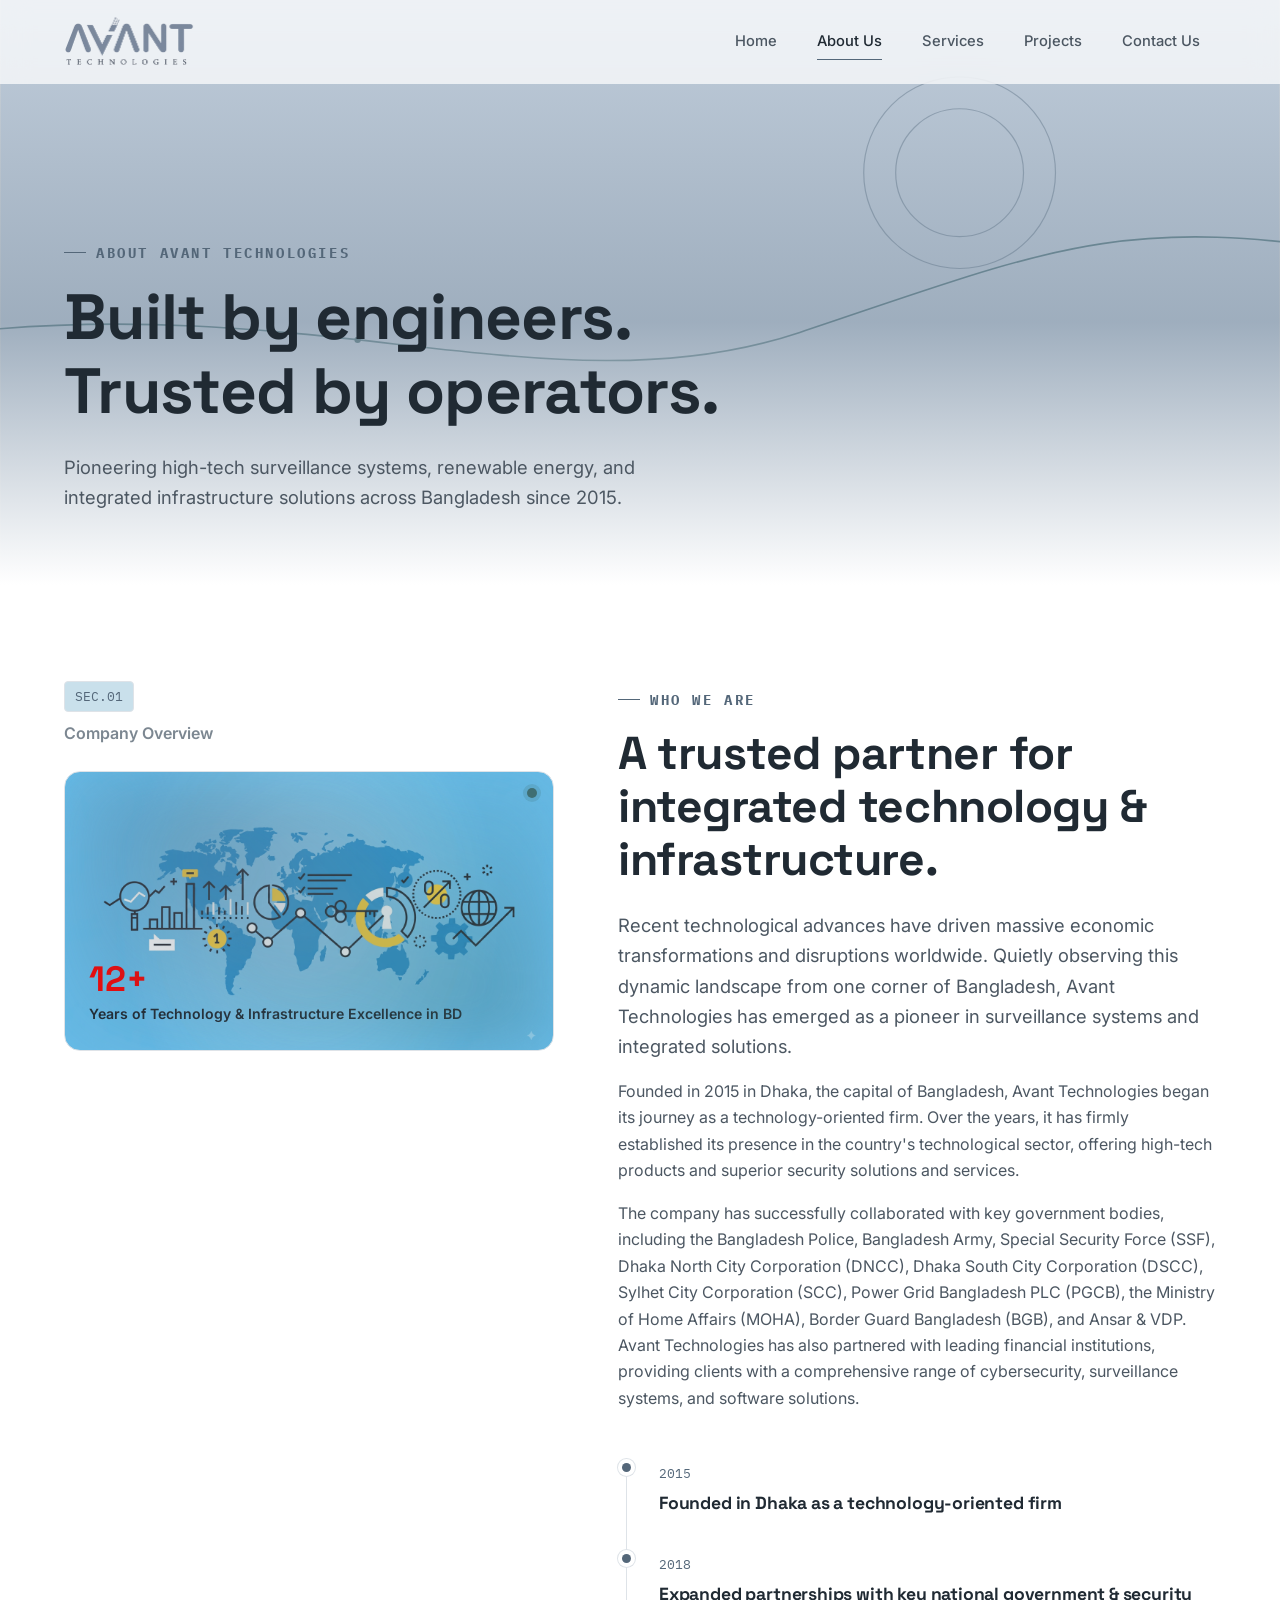
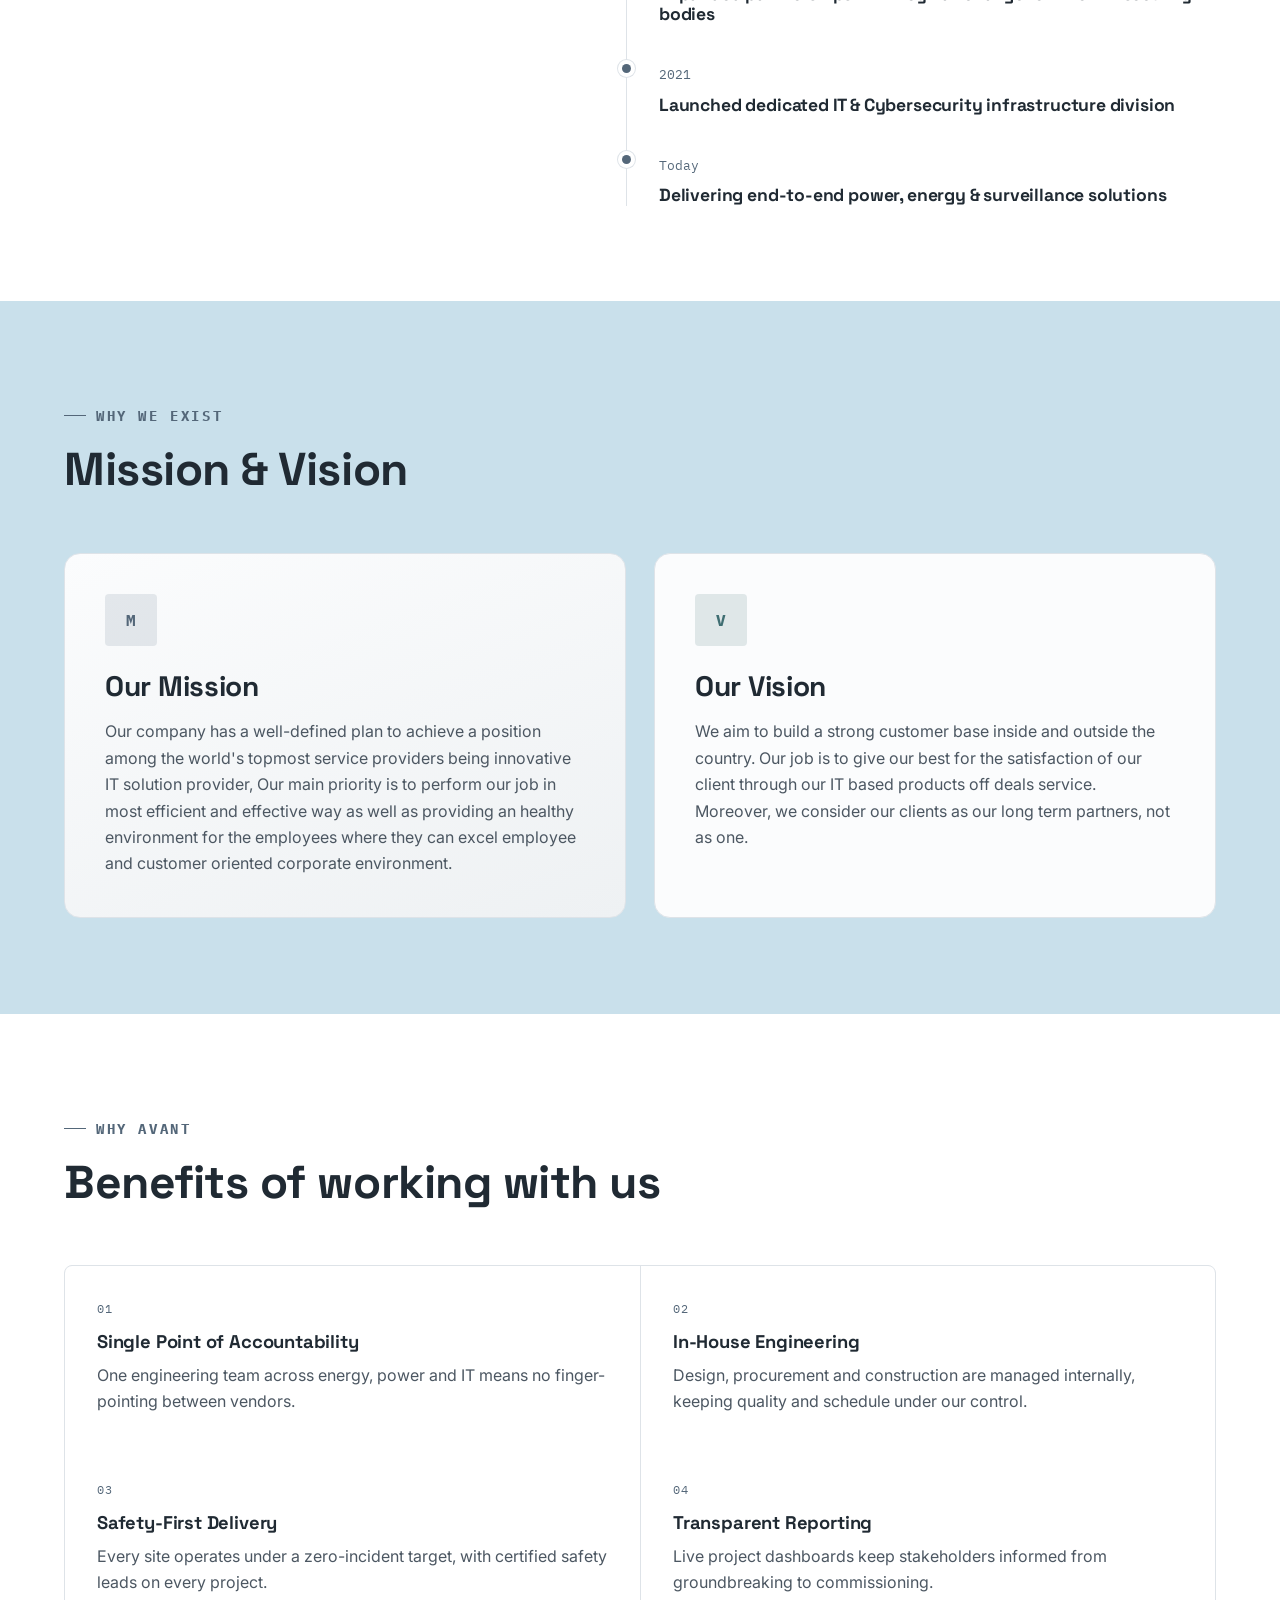
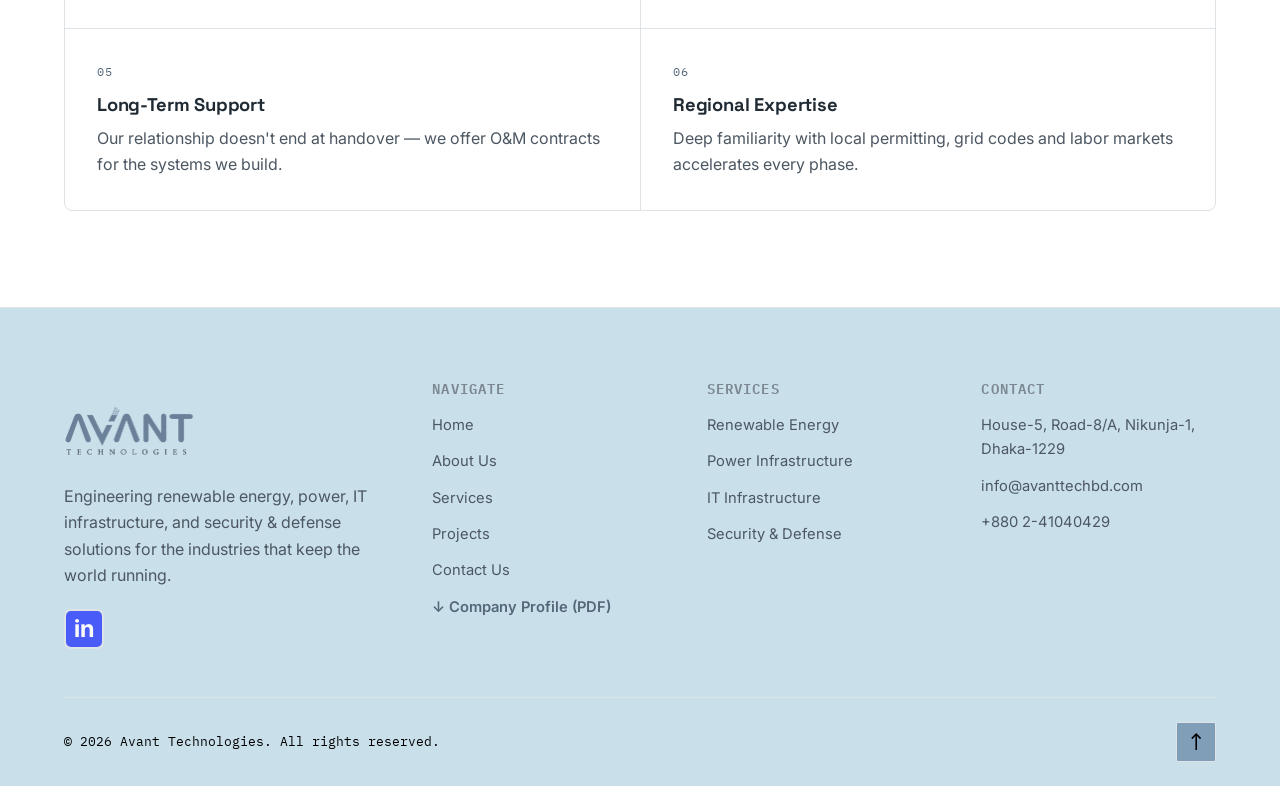
==== commit ec513245: "August 16 1" ====
--- a/about.html
+++ b/about.html
@@ -168,6 +168,18 @@
   .timeline-item:last-child{ padding-bottom:0; }
   .timeline-item::before{ content:""; position:absolute; left:-37px; top:4px; width:9px; height:9px; border-radius:50%; background:var(--amber-500); box-shadow:0 0 0 4px var(--navy-900), 0 0 0 5px var(--line-700); }
   .timeline-item .yr{ font-family:var(--font-mono); font-size:.8rem; color:var(--amber-500); }
+
+  @media(max-width:600px){
+    .about-hero{ min-height:68vh; }
+    .overview-visual{ position:static; gap:16px; }
+    .overview-graphic-card{ min-height:230px; padding:18px; }
+    .graphic-content{ padding:16px; }
+    .highlight-num{ font-size:1.8rem; }
+    .mv-card{ padding:28px 24px; }
+    .benefit-item{ padding:24px; }
+    .timeline{ padding-left:24px; margin-left:5px; }
+    .timeline-item::before{ left:-29px; }
+  }
 </style>
 </head>
 <body>
@@ -184,6 +196,9 @@
       <a href="projects.html">Projects</a>
       <a href="contact.html">Contact Us</a>
     </nav>
+    <button class="nav-toggle" type="button" aria-label="Toggle navigation" aria-controls="nav-links" aria-expanded="false">
+      <span></span><span></span><span></span>
+    </button>
   </div>
 </header>
 
@@ -330,7 +345,7 @@
         <a href="index.html">
           <span style="padding: 10px;"><img src="images/Avant logo Transparent BG.png" alt="Avant Technologies Logo" style="width: 130px;"></span>
         </a>
-        <p>Engineering renewable energy, power and IT infrastructure systems for the industries that keep the world running.</p>
+        <p>Engineering renewable energy, power, IT infrastructure, and security &amp; defense solutions for the industries that keep the world running.</p>
         <div class="footer-social">
           <a href="https://www.linkedin.com/company/m-s-avant-technologies/" aria-label="LinkedIn">in</a>
         </div>
@@ -352,6 +367,7 @@
           <li><a href="services.html#renewable">Renewable Energy</a></li>
           <li><a href="services.html#power">Power Infrastructure</a></li>
           <li><a href="services.html#it-infrastructure">IT Infrastructure</a></li>
+          <li><a href="services.html#security-defense">Security &amp; Defense</a></li>
         </ul>
       </div>
       <div class="footer-col">
@@ -391,4 +407,4 @@
   });
 </script>
 </body>
-</html>+</html>
--- a/css/universal.css
+++ b/css/universal.css
@@ -103,6 +103,11 @@
 @media (max-width:768px){
   .section{ padding-block:64px; }
   .section-tight{ padding-block:44px; }
+  .container{ padding-inline:18px; }
+  .section-head{ margin-bottom:36px; }
+  .lede{ font-size:1rem; }
+  .eyebrow{ font-size:.72rem; letter-spacing:.12em; gap:8px; }
+  .eyebrow::before{ width:16px; }
 }
 
 .grid{ display:grid; gap:32px; }
@@ -180,17 +185,30 @@
 .nav-toggle.is-open span:nth-child(3){ transform:translateY(-7px) rotate(-45deg); }
 
 @media (max-width:860px){
+  :root{ --header-h:72px; }
+  .site-header{ background:rgba(255,255,255,.92); }
   .nav-toggle{ display:flex; }
   .nav-links{
-    position:fixed; inset:0 0 0 30%; top:0;
+    position:fixed; inset:0 0 0 18%; top:0;
     flex-direction:column; align-items:flex-start; justify-content:center; gap:6px;
-    background:var(--navy-800); padding:32px;
+    background:var(--navy-800); padding:32px 24px;
     border-left:1px solid var(--line-700);
     transform:translateX(100%); transition:transform var(--dur) var(--ease);
   }
   .nav-links.is-open{ transform:translateX(0); }
   .nav-links a{ font-size:1.3rem; width:100%; padding:14px 8px; }
   .nav-cta .btn-outline{ display:none; }
+}
+
+@media (max-width:480px){
+  .hero{ min-height:72vh; }
+  .hero-content{ padding-block:44px 48px; }
+  .hero-foot{ gap:10px; margin-top:24px; }
+  .btn{ width:100%; padding:13px 18px; }
+  .card{ padding:24px; }
+  .site-footer{ padding-top:48px; }
+  .footer-grid{ gap:28px; padding-bottom:32px; }
+  .footer-bottom{ align-items:flex-start; flex-direction:column-reverse; }
 }
 
 /* --------------------------------------------------------------------------
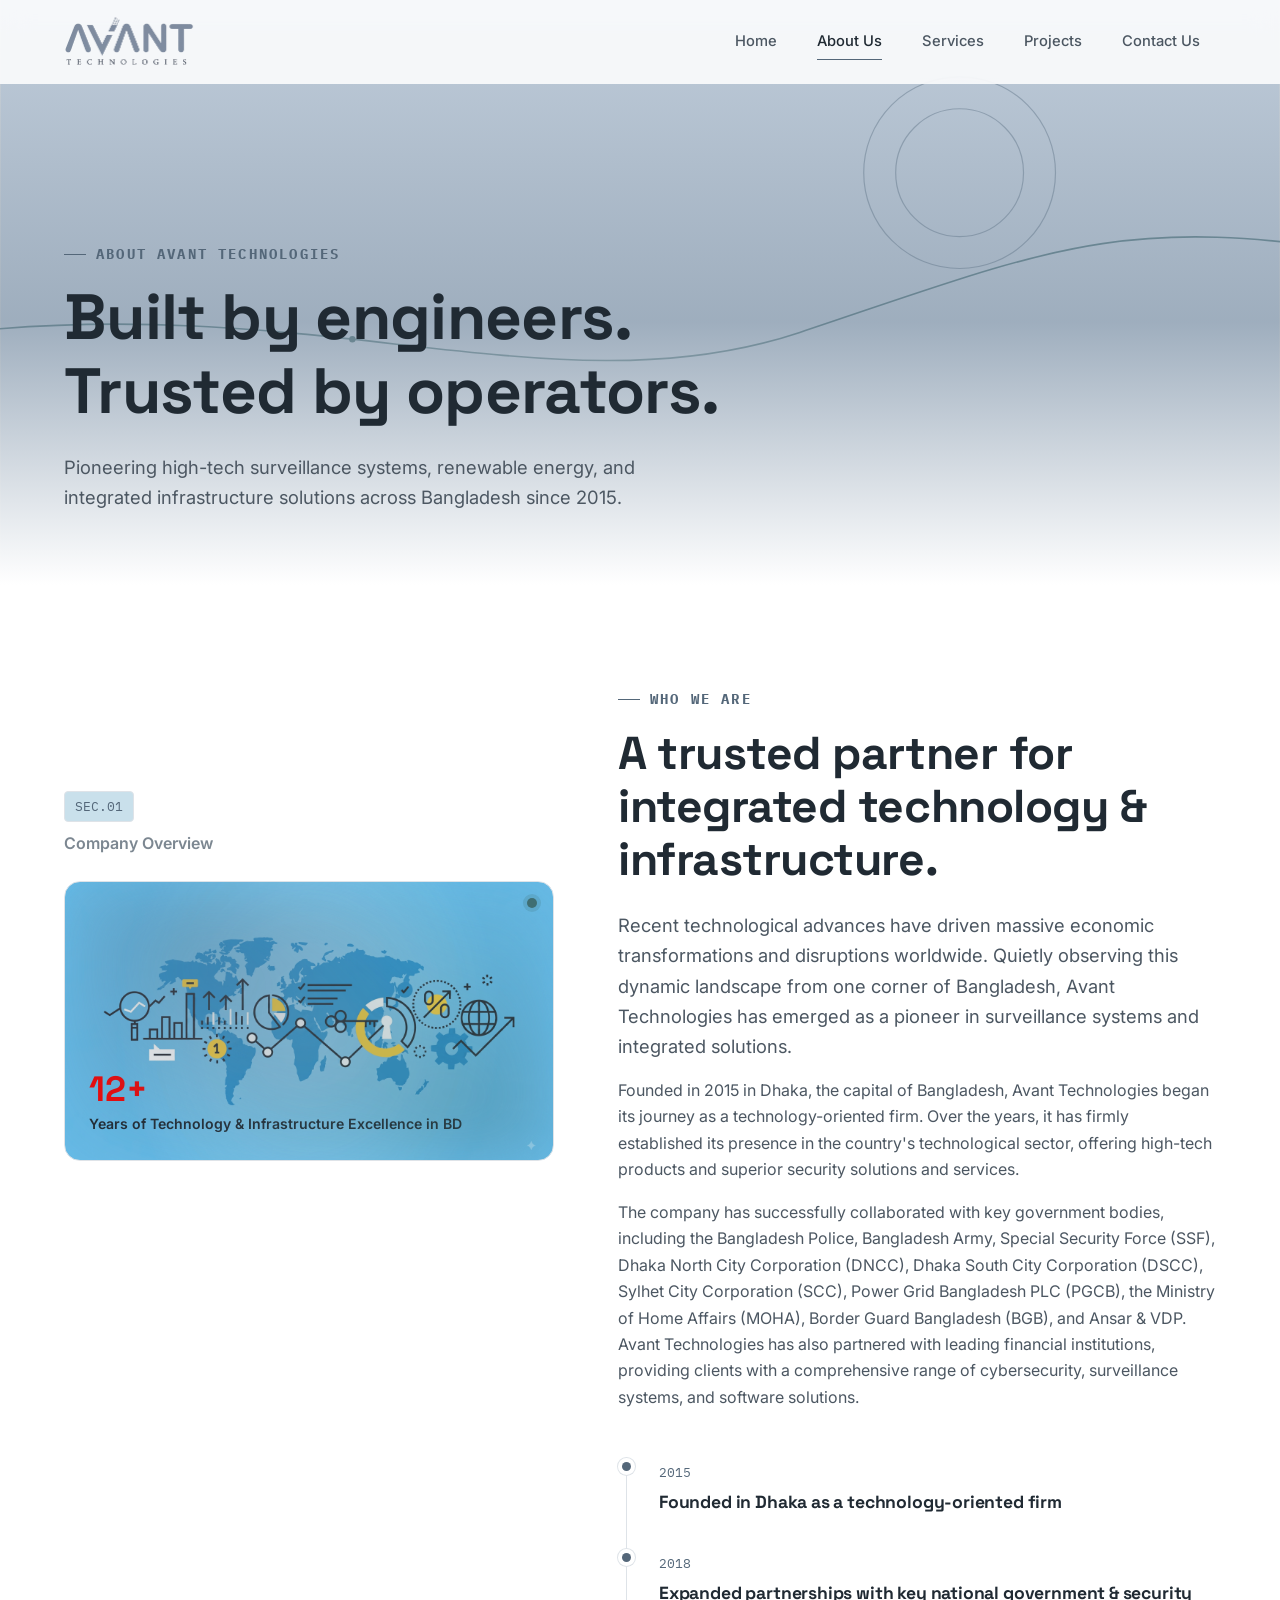
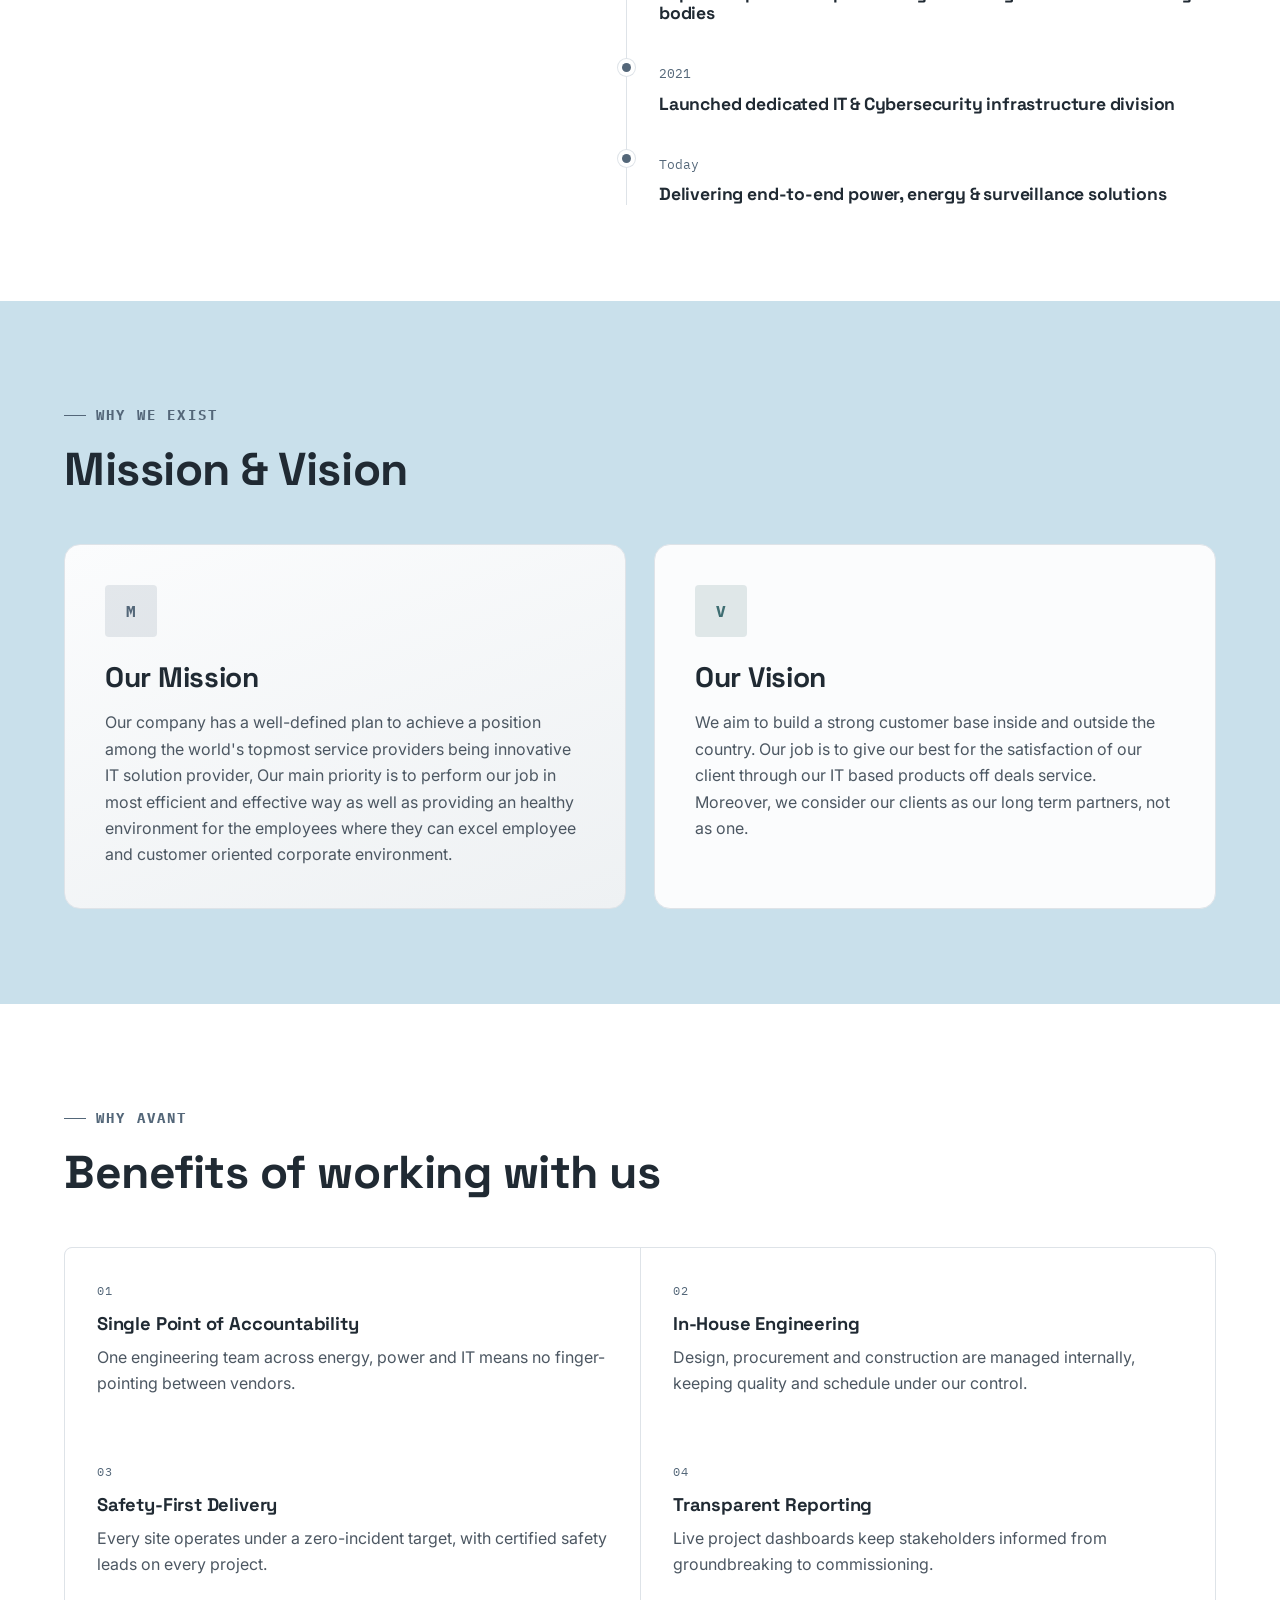
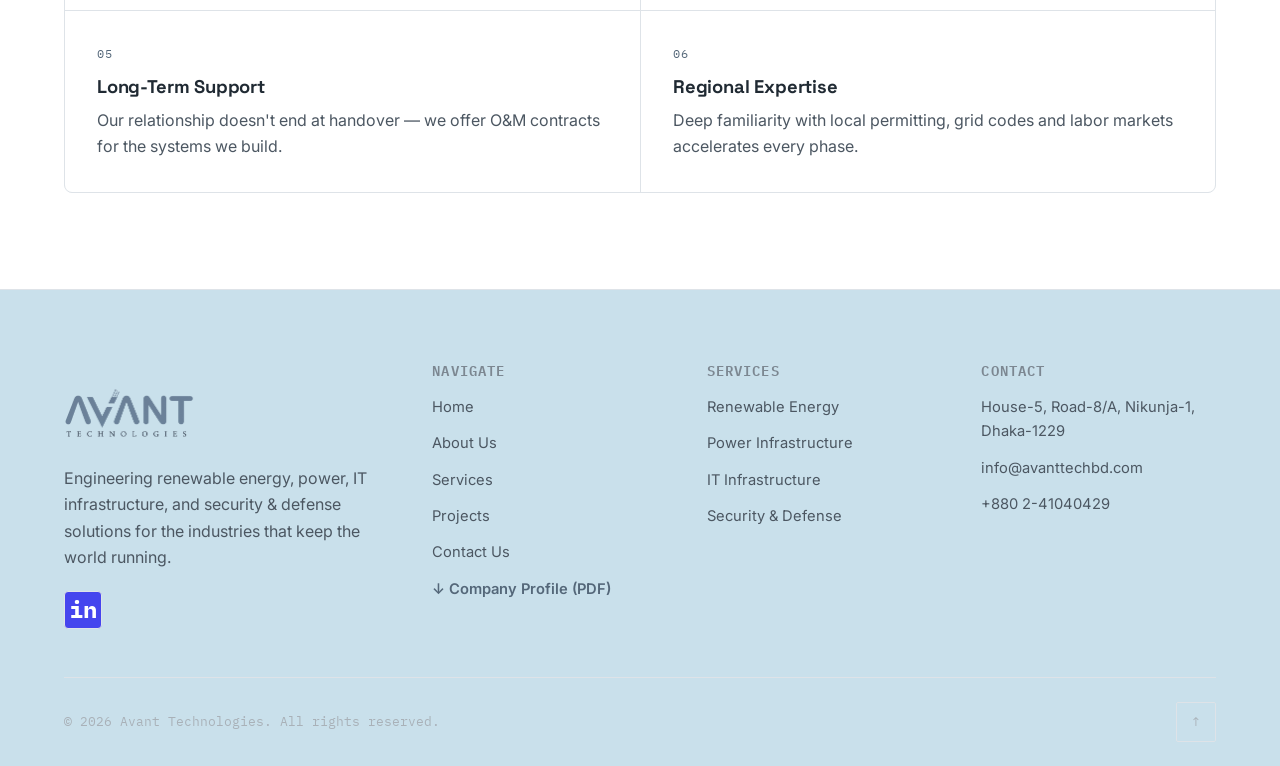
==== commit 874f7df9: "August 27" ====
--- a/about.html
+++ b/about.html
@@ -358,7 +358,11 @@
           <li><a href="services.html">Services</a></li>
           <li><a href="projects.html">Projects</a></li>
           <li><a href="contact.html">Contact Us</a></li>
-          <li><a href="assets/Avant_Technologies_Company_Profile.pdf" download style="color:var(--amber-500); font-weight:600;">↓ Company Profile (PDF)</a></li>
+          <li>
+            <button type="button" class="download-profile-btn" style="color:var(--amber-500); font-weight:600; cursor:pointer; background:none; border:none; padding:0; text-align:left; font-size:inherit;">
+              ↓ Company Profile (PDF)
+            </button>
+          </li>
         </ul>
       </div>
       <div class="footer-col">
--- a/css/universal.css
+++ b/css/universal.css
@@ -1,32 +1,29 @@
 /* ==========================================================================
    AVANT TECHNOLOGIES — UNIVERSAL STYLESHEET
    Global tokens, reset, typography, header, footer, layout & utilities.
-   Page-specific section styling lives inline in each HTML file.
    ========================================================================== */
 
 /* --------------------------------------------------------------------------
    1. DESIGN TOKENS
-   Edit these variables to re-theme the entire site from one place.
    -------------------------------------------------------------------------- */
 :root{
-  /* Core palette — white background, brand slate-blue (matches logo #8294A7) */
   --navy-900:#FFFFFF;   /* page background */
   --navy-800:#c9e0eb;   /* alt background */
   --panel-700:#FBFCFD;  /* card / panel surfaces */
   --panel-600:#EEF1F3;  /* elevated panel / hover */
   --line-700:#DEE3E8;   /* hairline borders, grid lines */
 
-  --amber-500:#546779;  /* primary brand accent — deepened logo tone, used for text/buttons/borders */
-  --amber-400:#8294A7;  /* exact logo color #8294A7 — lighter tint, used for hover/decorative accents */
-  --teal-500:#3F6E72;   /* secondary accent — complementary slate-teal */
+  --amber-500:#546779;  /* primary brand accent */
+  --amber-400:#8294A7;  /* lighter brand accent */
+  --teal-500:#3F6E72;   /* complementary slate-teal */
   --teal-400:#6FA39C;
 
-  --text-100:#202A33;   /* primary text on light */
-  --text-300:#4C5762;   /* secondary text on light */
+  --text-100:#202A33;   /* primary text */
+  --text-300:#4C5762;   /* secondary text */
   --text-500:#7C8791;   /* muted text */
-  --text-700:#A9B1B8;   /* faint / label text */
-
-  --ink-900:#FFFFFF;    /* text on brand-colored surfaces */
+  --text-700:#A9B1B8;   /* faint text */
+
+  --ink-900:#FFFFFF;
 
   /* Typography */
   --font-display:'Space Grotesk', 'Helvetica Neue', Arial, sans-serif;
@@ -49,7 +46,11 @@
    2. RESET
    -------------------------------------------------------------------------- */
 *, *::before, *::after{ box-sizing:border-box; margin:0; padding:0; }
-html{ scroll-behavior:smooth; }
+html{ 
+  scroll-behavior:smooth; 
+  overflow-x:hidden;
+  width:100%;
+}
 @media (prefers-reduced-motion: reduce){
   html{ scroll-behavior:auto; }
   *, *::before, *::after{ animation-duration:.01ms !important; animation-iteration-count:1 !important; transition-duration:.01ms !important; scroll-behavior:auto !important; }
@@ -62,8 +63,10 @@
   line-height:1.65;
   -webkit-font-smoothing:antialiased;
   overflow-x:hidden;
-}
-img{ max-width:100%; display:block; }
+  width:100%;
+  position:relative;
+}
+img{ max-width:100%; height:auto; display:block; }
 a{ color:inherit; text-decoration:none; }
 ul{ list-style:none; }
 button, input, textarea, select{ font:inherit; color:inherit; }
@@ -71,7 +74,6 @@
 h1,h2,h3,h4,h5{ font-family:var(--font-display); font-weight:700; line-height:1.15; letter-spacing:-0.01em; }
 p{ color:var(--text-300); }
 
-/* Visible keyboard focus everywhere */
 a:focus-visible, button:focus-visible, input:focus-visible, textarea:focus-visible, select:focus-visible{
   outline:2px solid var(--amber-500);
   outline-offset:3px;
@@ -81,13 +83,13 @@
 /* --------------------------------------------------------------------------
    3. TYPE SCALE
    -------------------------------------------------------------------------- */
-.h1{ font-size:clamp(2.4rem, 5vw, 4.2rem); }
-.h2{ font-size:clamp(2rem, 3.6vw, 3rem); }
-.h3{ font-size:clamp(1.4rem, 2.2vw, 1.9rem); }
+.h1{ font-size:clamp(2rem, 5vw, 4.2rem); }
+.h2{ font-size:clamp(1.7rem, 3.6vw, 3rem); }
+.h3{ font-size:clamp(1.25rem, 2.2vw, 1.9rem); }
 .eyebrow{
   display:inline-flex; align-items:center; gap:10px;
-  font-family:var(--font-mono); font-size:0.9rem; letter-spacing:.18em;
-  font-weight: bold;
+  font-family:var(--font-mono); font-size:0.85rem; letter-spacing:.16em;
+  font-weight: 700;
   text-transform:uppercase; color:var(--amber-500);
   margin-bottom:16px;
 }
@@ -98,16 +100,13 @@
    4. LAYOUT / GRID UTILITIES
    -------------------------------------------------------------------------- */
 .container{ width:100%; max-width:var(--container-w); margin-inline:auto; padding-inline:24px; }
-.section{ padding-block:96px; position:relative; }
-.section-tight{ padding-block:64px; }
+.section{ padding-block:96px; position:relative; overflow:hidden; }
+.section-tight{ padding-block:64px; position:relative; overflow:hidden; }
+
 @media (max-width:768px){
-  .section{ padding-block:64px; }
-  .section-tight{ padding-block:44px; }
-  .container{ padding-inline:18px; }
-  .section-head{ margin-bottom:36px; }
-  .lede{ font-size:1rem; }
-  .eyebrow{ font-size:.72rem; letter-spacing:.12em; gap:8px; }
-  .eyebrow::before{ width:16px; }
+  .section{ padding-block:56px; }
+  .section-tight{ padding-block:36px; }
+  .container{ padding-inline:16px; }
 }
 
 .grid{ display:grid; gap:32px; }
@@ -115,11 +114,7 @@
 .grid-3{ grid-template-columns:repeat(3,1fr); }
 .grid-4{ grid-template-columns:repeat(4,1fr); }
 @media (max-width:900px){
-  .grid-3{ grid-template-columns:repeat(2,1fr); }
-  .grid-4{ grid-template-columns:repeat(2,1fr); }
-}
-@media (max-width:600px){
-  .grid-2, .grid-3, .grid-4{ grid-template-columns:1fr; }
+  .grid-2, .grid-3, .grid-4{ grid-template-columns:1fr; gap:20px; }
 }
 
 .flex{ display:flex; }
@@ -133,8 +128,8 @@
 .btn{
   display:inline-flex; align-items:center; justify-content:center; gap:10px;
   padding:14px 28px; font-family:var(--font-display); font-weight:600; font-size:.95rem;
-  border-radius:2px; border:1px solid transparent; transition:all var(--dur) var(--ease);
-  white-space:nowrap;
+  border-radius:var(--radius-sm); border:1px solid transparent; transition:all var(--dur) var(--ease);
+  white-space:nowrap; text-align:center;
 }
 .btn-primary{ background:var(--amber-500); color:var(--ink-900); }
 .btn-primary:hover{ background:var(--amber-400); transform:translateY(-2px); box-shadow:0 10px 24px rgba(95,116,136,.25); }
@@ -142,26 +137,28 @@
 .btn-outline:hover{ border-color:var(--amber-500); color:var(--amber-500); }
 .btn-sm{ padding:10px 20px; font-size:.85rem; }
 
-/* --------------------------------------------------------------------------
-   6. HEADER / NAVIGATION
+@media(max-width:480px){
+  .btn{ width:100%; padding:12px 18px; }
+}
+
+/* --------------------------------------------------------------------------
+   6. HEADER / NAVIGATION & RESPONSIVE DRAWER
    -------------------------------------------------------------------------- */
 .site-header{
   position:fixed; top:0; left:0; right:0; z-index:1000;
   height:var(--header-h);
   display:flex; align-items:center;
-  background:rgba(255, 255, 255, 0.72);
+  background:rgba(255, 255, 255, 0.85);
   backdrop-filter:blur(14px); -webkit-backdrop-filter:blur(14px);
   border-bottom:1px solid transparent;
   transition:border-color var(--dur) var(--ease), background var(--dur) var(--ease);
 }
 .site-header.is-scrolled{
   border-bottom-color:var(--line-700);
-  background:rgba(217, 228, 250, 0.72);
-  box-shadow:0 1px 0 rgba(32,42,51,.03);
+  background:rgba(255, 255, 255, 0.98);
+  box-shadow:0 4px 18px rgba(32,42,51,.04);
 }
 .nav-inner{ display:flex; align-items:center; justify-content:space-between; width:100%; }
-
-
 
 .nav-links{ display:flex; align-items:center; gap:8px; }
 .nav-links a{
@@ -175,44 +172,48 @@
 .nav-links a:hover, .nav-links a.active{ color:var(--text-100); }
 .nav-links a:hover::after, .nav-links a.active::after{ transform:scaleX(1); }
 
-
+/* Hamburger Toggle Button */
 .nav-toggle{
-  display:none; flex-direction:column; gap:5px; width:32px; height:24px; justify-content:center; z-index:1100;
-}
-.nav-toggle span{ display:block; height:2px; width:100%; background:var(--text-100); transition:all var(--dur) var(--ease); }
-.nav-toggle.is-open span:nth-child(1){ transform:translateY(7px) rotate(45deg); }
+  display:none; flex-direction:column; gap:5px; width:36px; height:36px; 
+  justify-content:center; align-items:center; z-index:1100; padding:4px;
+}
+.nav-toggle span{ 
+  display:block; height:2.5px; width:24px; background:var(--text-100); 
+  border-radius:2px; transition:all var(--dur) var(--ease); 
+}
+.nav-toggle.is-open span:nth-child(1){ transform:translateY(7.5px) rotate(45deg); }
 .nav-toggle.is-open span:nth-child(2){ opacity:0; }
-.nav-toggle.is-open span:nth-child(3){ transform:translateY(-7px) rotate(-45deg); }
+.nav-toggle.is-open span:nth-child(3){ transform:translateY(-7.5px) rotate(-45deg); }
 
 @media (max-width:860px){
-  :root{ --header-h:72px; }
-  .site-header{ background:rgba(255,255,255,.92); }
+  :root { --header-h: 74px; }
   .nav-toggle{ display:flex; }
   .nav-links{
-    position:fixed; inset:0 0 0 18%; top:0;
-    flex-direction:column; align-items:flex-start; justify-content:center; gap:6px;
-    background:var(--navy-800); padding:32px 24px;
+    position:fixed; 
+    top:var(--header-h); 
+    right:0; 
+    bottom:0;
+    width:min(80vw, 320px); 
+    height:calc(100vh - var(--header-h));
+    flex-direction:column; 
+    align-items:flex-start; 
+    justify-content:flex-start; 
+    gap:12px;
+    background:var(--navy-800); 
+    padding:32px 24px;
     border-left:1px solid var(--line-700);
-    transform:translateX(100%); transition:transform var(--dur) var(--ease);
+    box-shadow:-10px 0 30px rgba(0,0,0,0.08);
+    transform:translateX(100%); 
+    transition:transform var(--dur) var(--ease);
+    overflow-y:auto;
   }
   .nav-links.is-open{ transform:translateX(0); }
-  .nav-links a{ font-size:1.3rem; width:100%; padding:14px 8px; }
-  .nav-cta .btn-outline{ display:none; }
-}
-
-@media (max-width:480px){
-  .hero{ min-height:72vh; }
-  .hero-content{ padding-block:44px 48px; }
-  .hero-foot{ gap:10px; margin-top:24px; }
-  .btn{ width:100%; padding:13px 18px; }
-  .card{ padding:24px; }
-  .site-footer{ padding-top:48px; }
-  .footer-grid{ gap:28px; padding-bottom:32px; }
-  .footer-bottom{ align-items:flex-start; flex-direction:column-reverse; }
-}
-
-/* --------------------------------------------------------------------------
-   7. HERO (shared skeleton — per-page background image swapped inline)
+  .nav-links a{ font-size:1.15rem; width:100%; padding:12px 8px; border-bottom:1px solid rgba(222, 227, 232, 0.4); }
+  .nav-links a::after{ display:none; }
+}
+
+/* --------------------------------------------------------------------------
+   7. HERO & CONTENT
    -------------------------------------------------------------------------- */
 .hero{
   position:relative; min-height:88vh; display:flex; align-items:flex-end;
@@ -231,24 +232,22 @@
 .hero-title{ max-width:820px; }
 .hero-foot{ display:flex; flex-wrap:wrap; gap:16px; margin-top:32px; }
 
-/* --------------------------------------------------------------------------
-   8. CARDS
+@media (max-width:600px){
+  .hero{ min-height:76vh; }
+  .hero-content{ padding-block:36px 44px; }
+  .hero-foot{ flex-direction:column; gap:12px; }
+  .hero-foot .btn{ width:100%; }
+}
+
+/* --------------------------------------------------------------------------
+   8. CARDS & BADGES
    -------------------------------------------------------------------------- */
 .card{
   background:var(--panel-700); border:1px solid var(--line-700); border-radius:var(--radius-md);
   padding:32px; transition:border-color var(--dur) var(--ease), transform var(--dur) var(--ease);
 }
 .card:hover{ border-color:var(--amber-500); transform:translateY(-4px); }
-.card-icon{
-  width:48px; height:48px; border-radius:var(--radius-sm);
-  display:flex; align-items:center; justify-content:center;
-  background:rgba(95,116,136,.12); color:var(--amber-500); margin-bottom:20px;
-  font-family:var(--font-mono); font-weight:700;
-}
-
-/* --------------------------------------------------------------------------
-   9. BADGES / TAGS / LABELS
-   -------------------------------------------------------------------------- */
+
 .tag{
   display:inline-block; font-family:var(--font-mono); font-size:.72rem; letter-spacing:.08em;
   text-transform:uppercase; padding:5px 10px; border:1px solid var(--line-700); border-radius:2px;
@@ -258,11 +257,11 @@
 .tag-teal{ color:var(--teal-500); border-color:rgba(63,110,114,.4); }
 
 /* --------------------------------------------------------------------------
-   10. FOOTER
+   9. FOOTER
    -------------------------------------------------------------------------- */
 .site-footer{ background:var(--navy-800); border-top:1px solid var(--line-700); padding-top:72px; }
 .footer-grid{ display:grid; grid-template-columns:1.4fr 1fr 1fr 1fr; gap:40px; padding-bottom:48px; }
-@media (max-width:768px){ .footer-grid{ grid-template-columns:1fr 1fr; } }
+@media (max-width:860px){ .footer-grid{ grid-template-columns:1fr 1fr; gap:28px; } }
 @media (max-width:520px){ .footer-grid{ grid-template-columns:1fr; } }
 .footer-brand p{ margin-top:16px; max-width:300px; font-size:.92rem; }
 .footer-col h4{ font-size:.85rem; letter-spacing:.08em; text-transform:uppercase; color:var(--text-500); margin-bottom:18px; font-family:var(--font-mono); font-weight:600;}
@@ -271,50 +270,51 @@
 .footer-col a:hover{ color:var(--amber-500); }
 .footer-social{ display:flex; gap:12px; margin-top:20px; }
 .footer-social a{
-  width:40px; height:40px; border:2px solid var(--line-700); border-radius:7px; background-color: #4a5cf8; color: rgb(250, 250, 250);
-  display:flex; align-items:center; justify-content:center; font-size:1.5rem; font-family:var(Arial); font-weight: bold;
-  transition:all var(--dur) var(--ease);
-}
-.footer-social a:hover{ border-color:var(--amber-500);}
+  width:38px; height:38px; border:1px solid var(--line-700); border-radius:4px;
+  display:flex; align-items:center; justify-content:center; font-size:1.1rem; font-family:var(--font-mono); font-weight:bold;
+  transition:all var(--dur) var(--ease); background:rgb(69, 69, 238); color:white; font-size:1.5rem;
+}
+.footer-social a:hover{ border-color:var(--amber-500); color:white; font-size: 1.6rem;}
 .footer-bottom{
   border-top:1px solid var(--line-700); padding-block:24px;
   display:flex; align-items:center; justify-content:space-between; flex-wrap:wrap; gap:12px;
-  font-size:.82rem; color:black; font-family:var(--font-mono);
+  font-size:.82rem; color:var(--text-700); font-family:var(--font-mono);
 }
 .back-to-top{
-  width:40px; height:40px; border:1px solid var(--line-700); border-radius:2px; background-color: #819eb9;
-  display:flex; align-items:center; justify-content:center; transition:all var(--dur) var(--ease); font-size:x-large ;
-}
-.back-to-top:hover{ border-color:var(--amber-500); color:#ffffff; transform:translateY(-3px); }
-
-/* --------------------------------------------------------------------------
-   11. SCROLL REVEAL ANIMATION (driven by IntersectionObserver in main.js)
-   -------------------------------------------------------------------------- */
-.reveal{ opacity:0; transform:translateY(28px); transition:opacity .7s var(--ease), transform .7s var(--ease); }
-.reveal.is-visible{ opacity:1; transform:translateY(0); }
-.reveal-delay-1{ transition-delay:.08s; }
-.reveal-delay-2{ transition-delay:.16s; }
-.reveal-delay-3{ transition-delay:.24s; }
-.reveal-delay-4{ transition-delay:.32s; }
-
-/* --------------------------------------------------------------------------
-   12. MISC UTILITIES
+  width:40px; height:40px; border:1px solid var(--line-700); border-radius:2px;
+  display:flex; align-items:center; justify-content:center; transition:all var(--dur) var(--ease);
+}
+.back-to-top:hover{ border-color:var(--amber-500); color:var(--amber-500); transform:translateY(-3px); }
+
+/* --------------------------------------------------------------------------
+   10. SCROLL REVEAL (Safe Mobile Transitions without Horizontal Overflow)
+   -------------------------------------------------------------------------- */
+.reveal{ opacity:0; transform:translateY(24px); transition:opacity .8s var(--ease), transform .8s var(--ease); }
+.reveal-left{ opacity:0; transform:translateX(-36px); transition:opacity .8s var(--ease), transform .8s var(--ease); }
+.reveal-right{ opacity:0; transform:translateX(36px); transition:opacity .8s var(--ease), transform .8s var(--ease); }
+
+.reveal.is-visible,
+.reveal-left.is-visible,
+.reveal-right.is-visible{ opacity:1; transform:translate(0, 0); }
+
+/* Mobile Overflow Safety: Switch left/right offsets to vertical on small screens */
+@media (max-width:768px){
+  .reveal-left, .reveal-right { transform:translateY(20px); }
+  .reveal-left.is-visible, .reveal-right.is-visible { transform:translateY(0); }
+}
+
+.reveal-delay-1{ transition-delay:.1s; }
+.reveal-delay-2{ transition-delay:.2s; }
+.reveal-delay-3{ transition-delay:.3s; }
+.reveal-delay-4{ transition-delay:.4s; }
+
+/* --------------------------------------------------------------------------
+   11. UTILITIES
    -------------------------------------------------------------------------- */
 .mt-8{margin-top:8px;} .mt-16{margin-top:16px;} .mt-24{margin-top:24px;} .mt-32{margin-top:32px;} .mt-48{margin-top:48px;}
 .mb-8{margin-bottom:8px;} .mb-16{margin-bottom:16px;} .mb-24{margin-bottom:24px;} .mb-32{margin-bottom:32px;}
 .divider{ height:1px; background:var(--line-700); width:100%; border:none; }
-.section-head{ max-width:640px; margin-bottom:56px; }
+.section-head{ max-width:640px; margin-bottom:48px; }
 .section-head.center{ margin-inline:auto; text-align:center; }
 .muted{ color:var(--text-500); }
-.mono{ font-family:var(--font-mono); }
-.sr-only{
-  position:absolute; width:1px; height:1px; padding:0; margin:-1px; overflow:hidden;
-  clip:rect(0,0,0,0); white-space:nowrap; border:0;
-}
-::selection{ background:var(--amber-500); color:var(--ink-900); }
-
-/* Scrollbar (webkit) */
-::-webkit-scrollbar{ width:10px; }
-::-webkit-scrollbar-track{ background:var(--navy-900); }
-::-webkit-scrollbar-thumb{ background:var(--line-700); border-radius:6px; }
-::-webkit-scrollbar-thumb:hover{ background:var(--panel-600); }
+.mono{ font-family:var(--font-mono); }
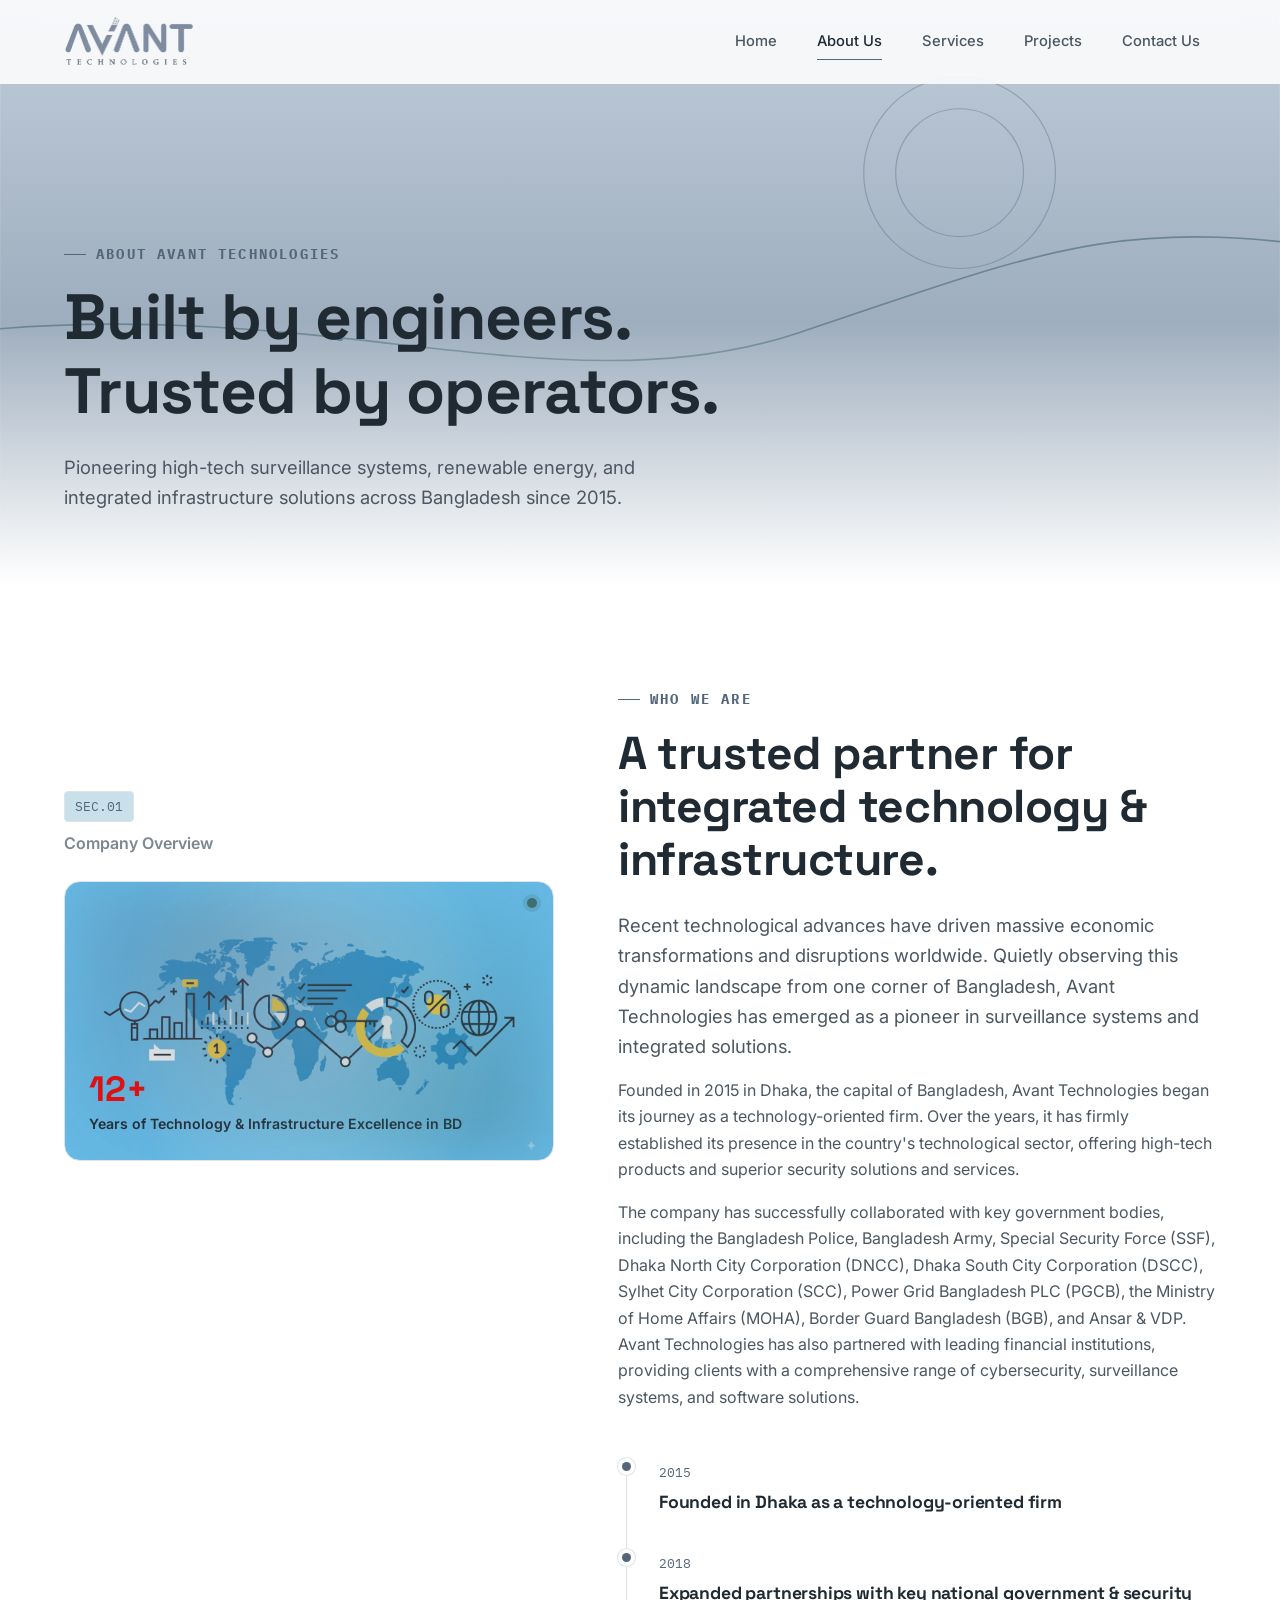
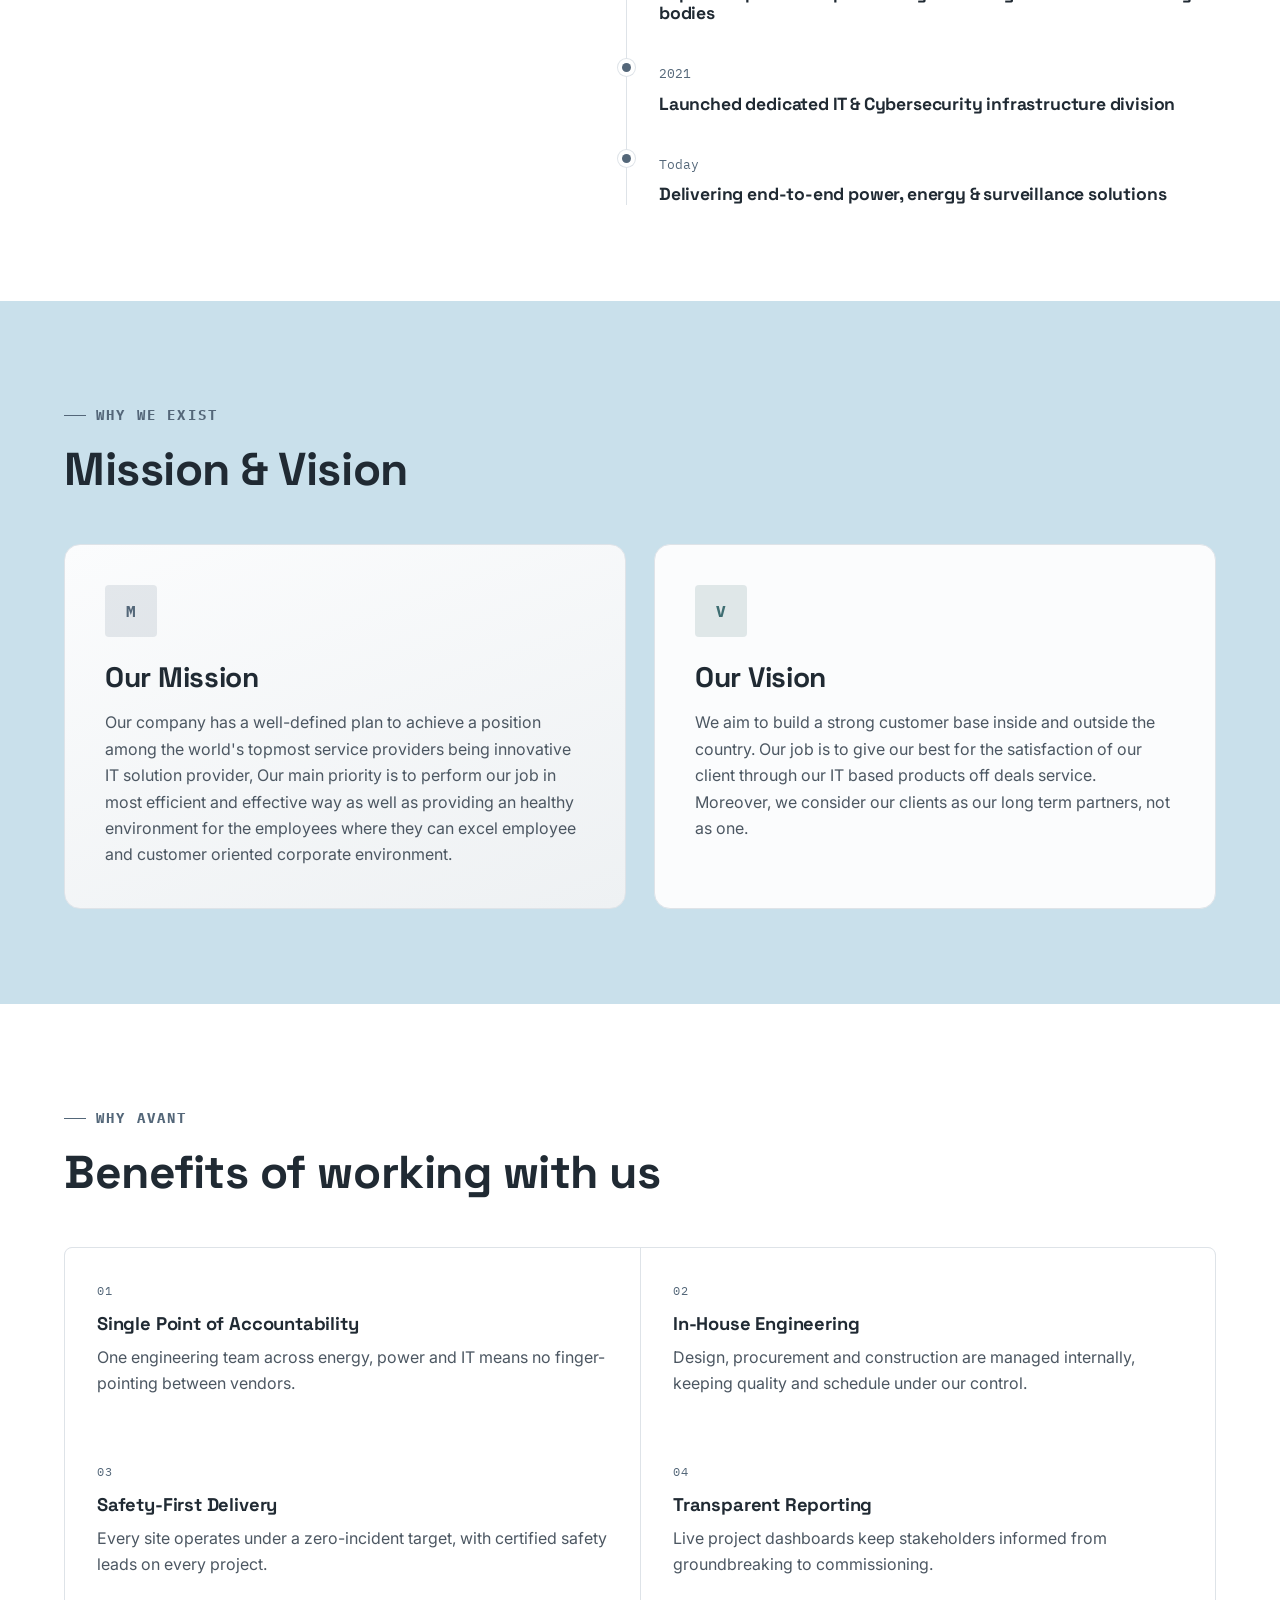
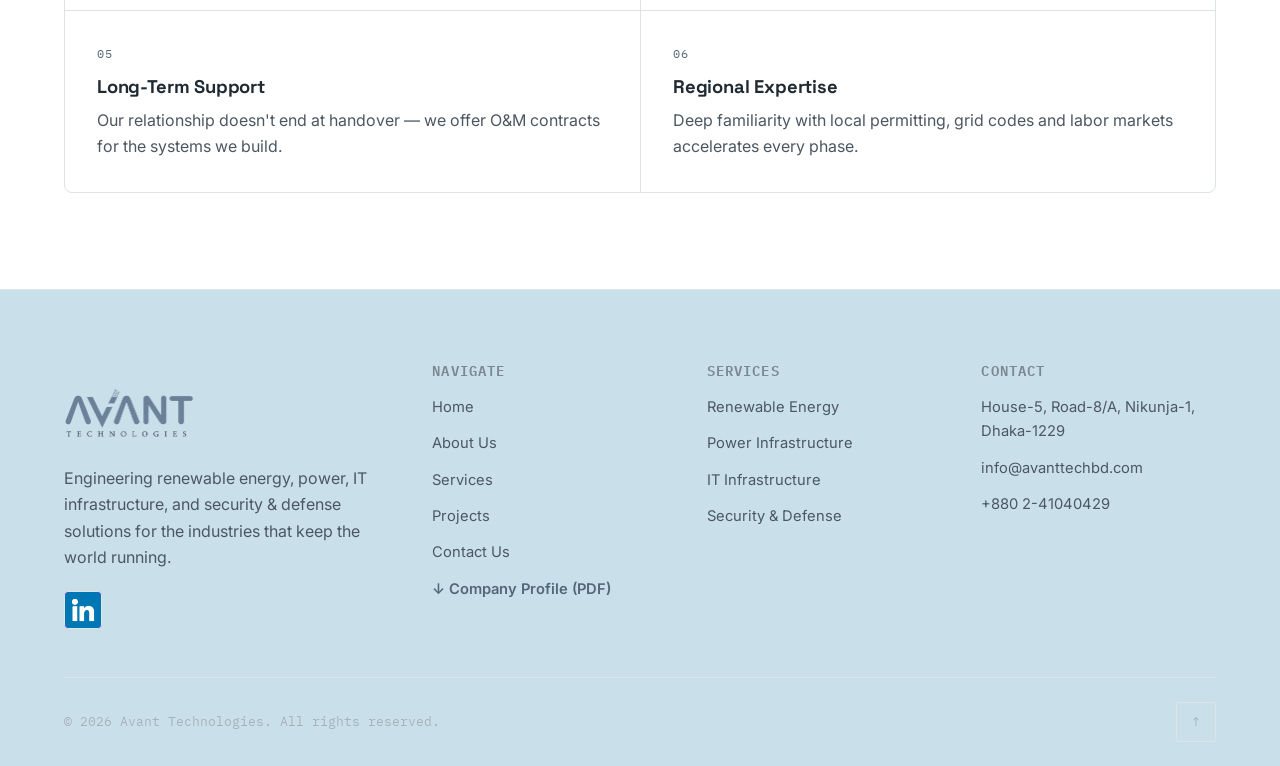
==== commit 705834f5: "August 27 1" ====
--- a/about.html
+++ b/about.html
@@ -347,7 +347,7 @@
         </a>
         <p>Engineering renewable energy, power, IT infrastructure, and security &amp; defense solutions for the industries that keep the world running.</p>
         <div class="footer-social">
-          <a href="https://www.linkedin.com/company/m-s-avant-technologies/" aria-label="LinkedIn">in</a>
+          <a href="https://www.linkedin.com/company/m-s-avant-technologies/" aria-label="LinkedIn"><img src="images/linkedin.png" alt="LinkedIn"></a>
         </div>
       </div>
       <div class="footer-col">
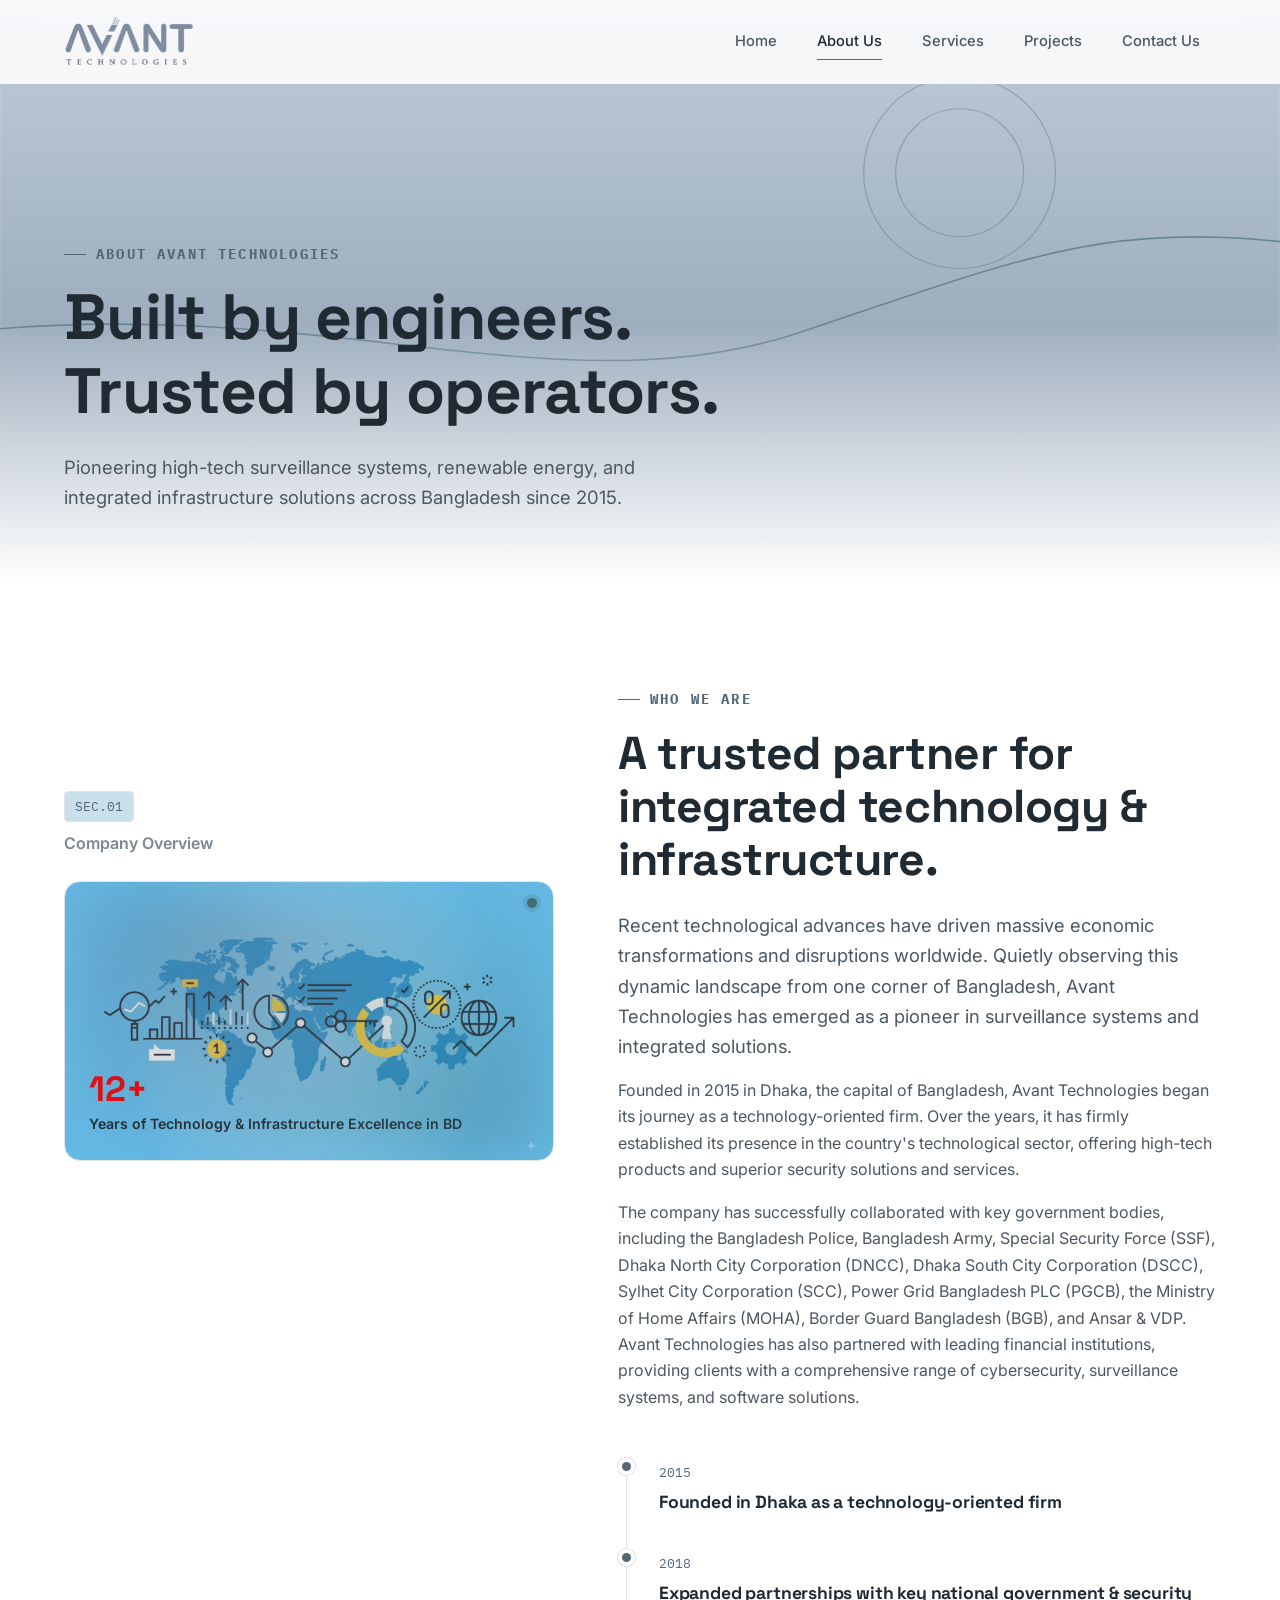
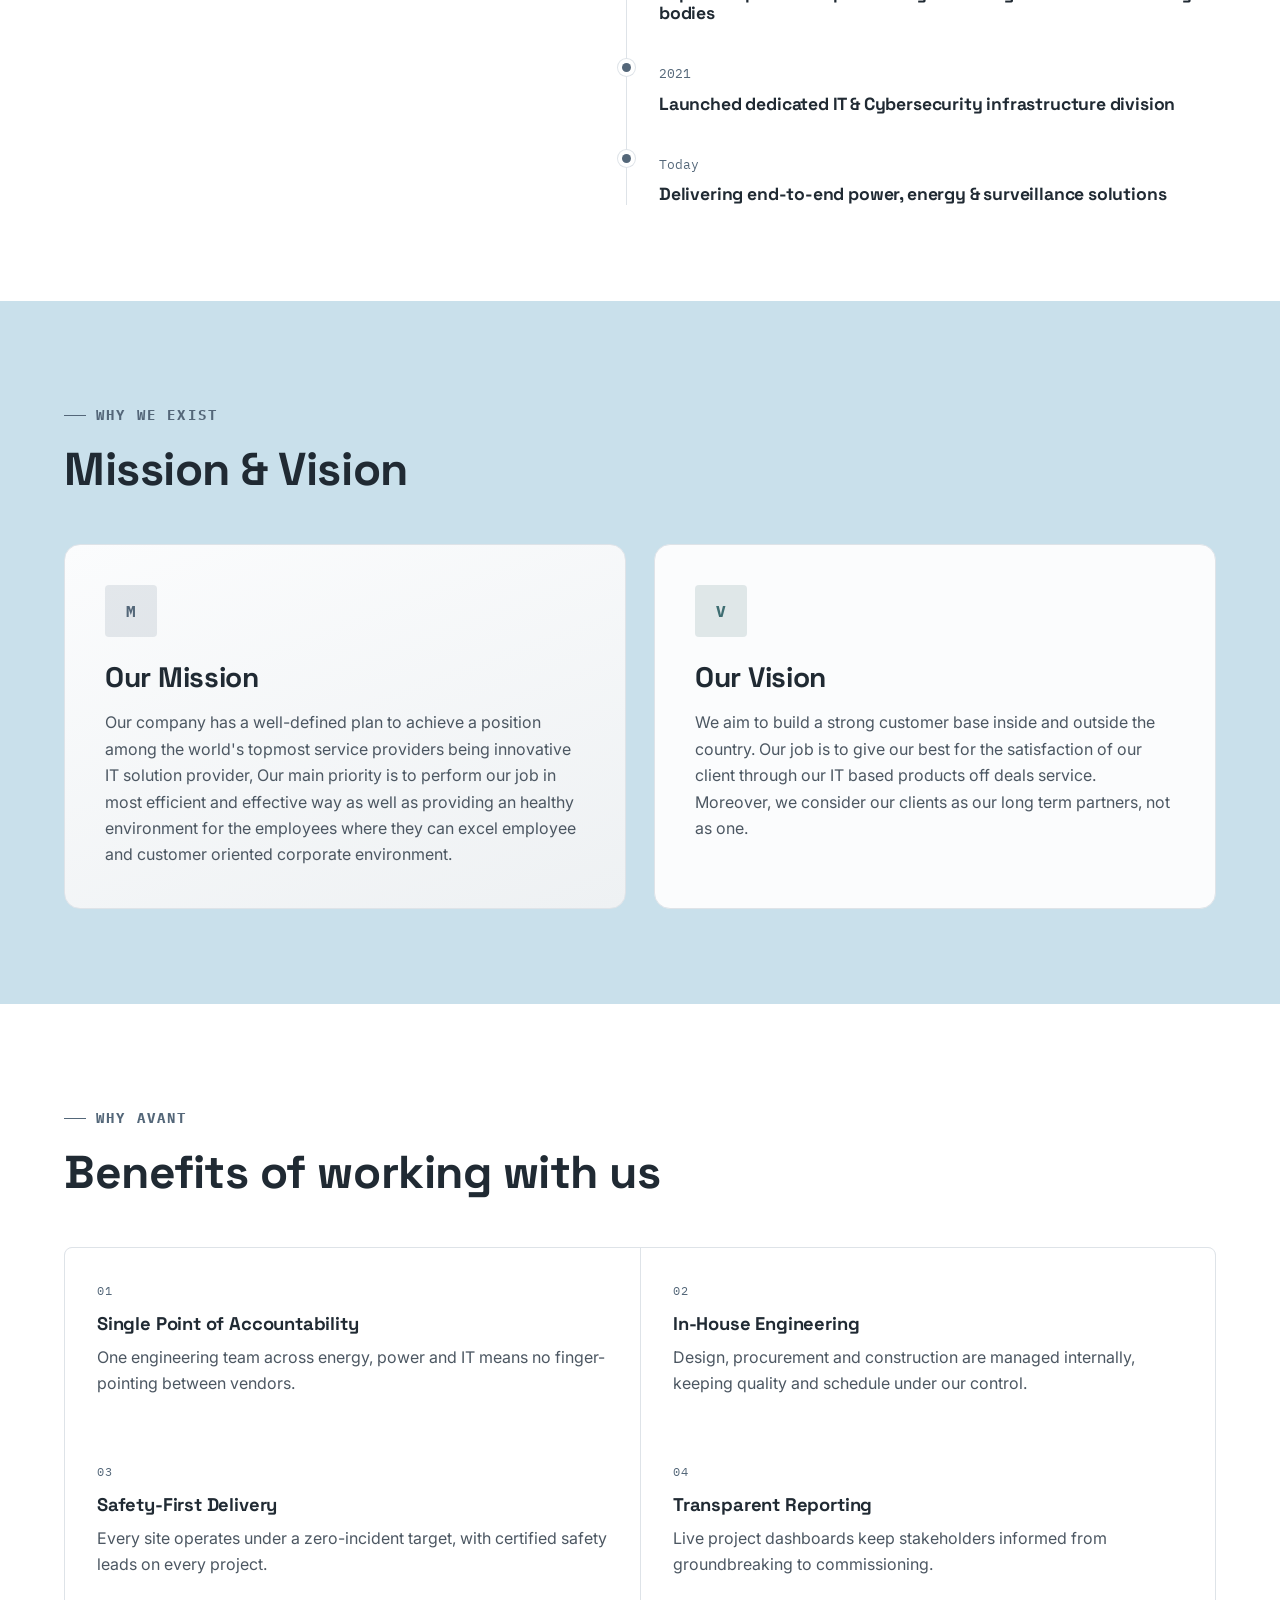
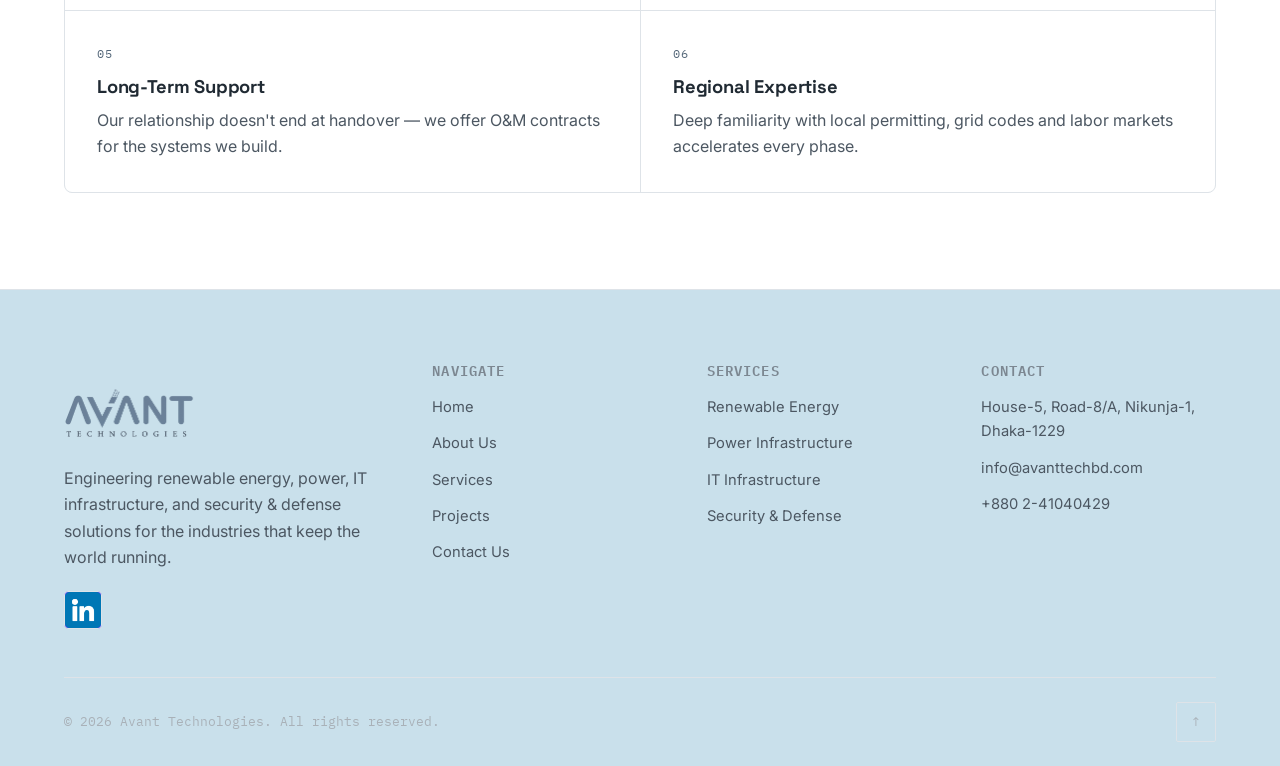
==== commit 51ce078b: "August 29 2" ====
--- a/about.html
+++ b/about.html
@@ -358,11 +358,6 @@
           <li><a href="services.html">Services</a></li>
           <li><a href="projects.html">Projects</a></li>
           <li><a href="contact.html">Contact Us</a></li>
-          <li>
-            <button type="button" class="download-profile-btn" style="color:var(--amber-500); font-weight:600; cursor:pointer; background:none; border:none; padding:0; text-align:left; font-size:inherit;">
-              ↓ Company Profile (PDF)
-            </button>
-          </li>
         </ul>
       </div>
       <div class="footer-col">
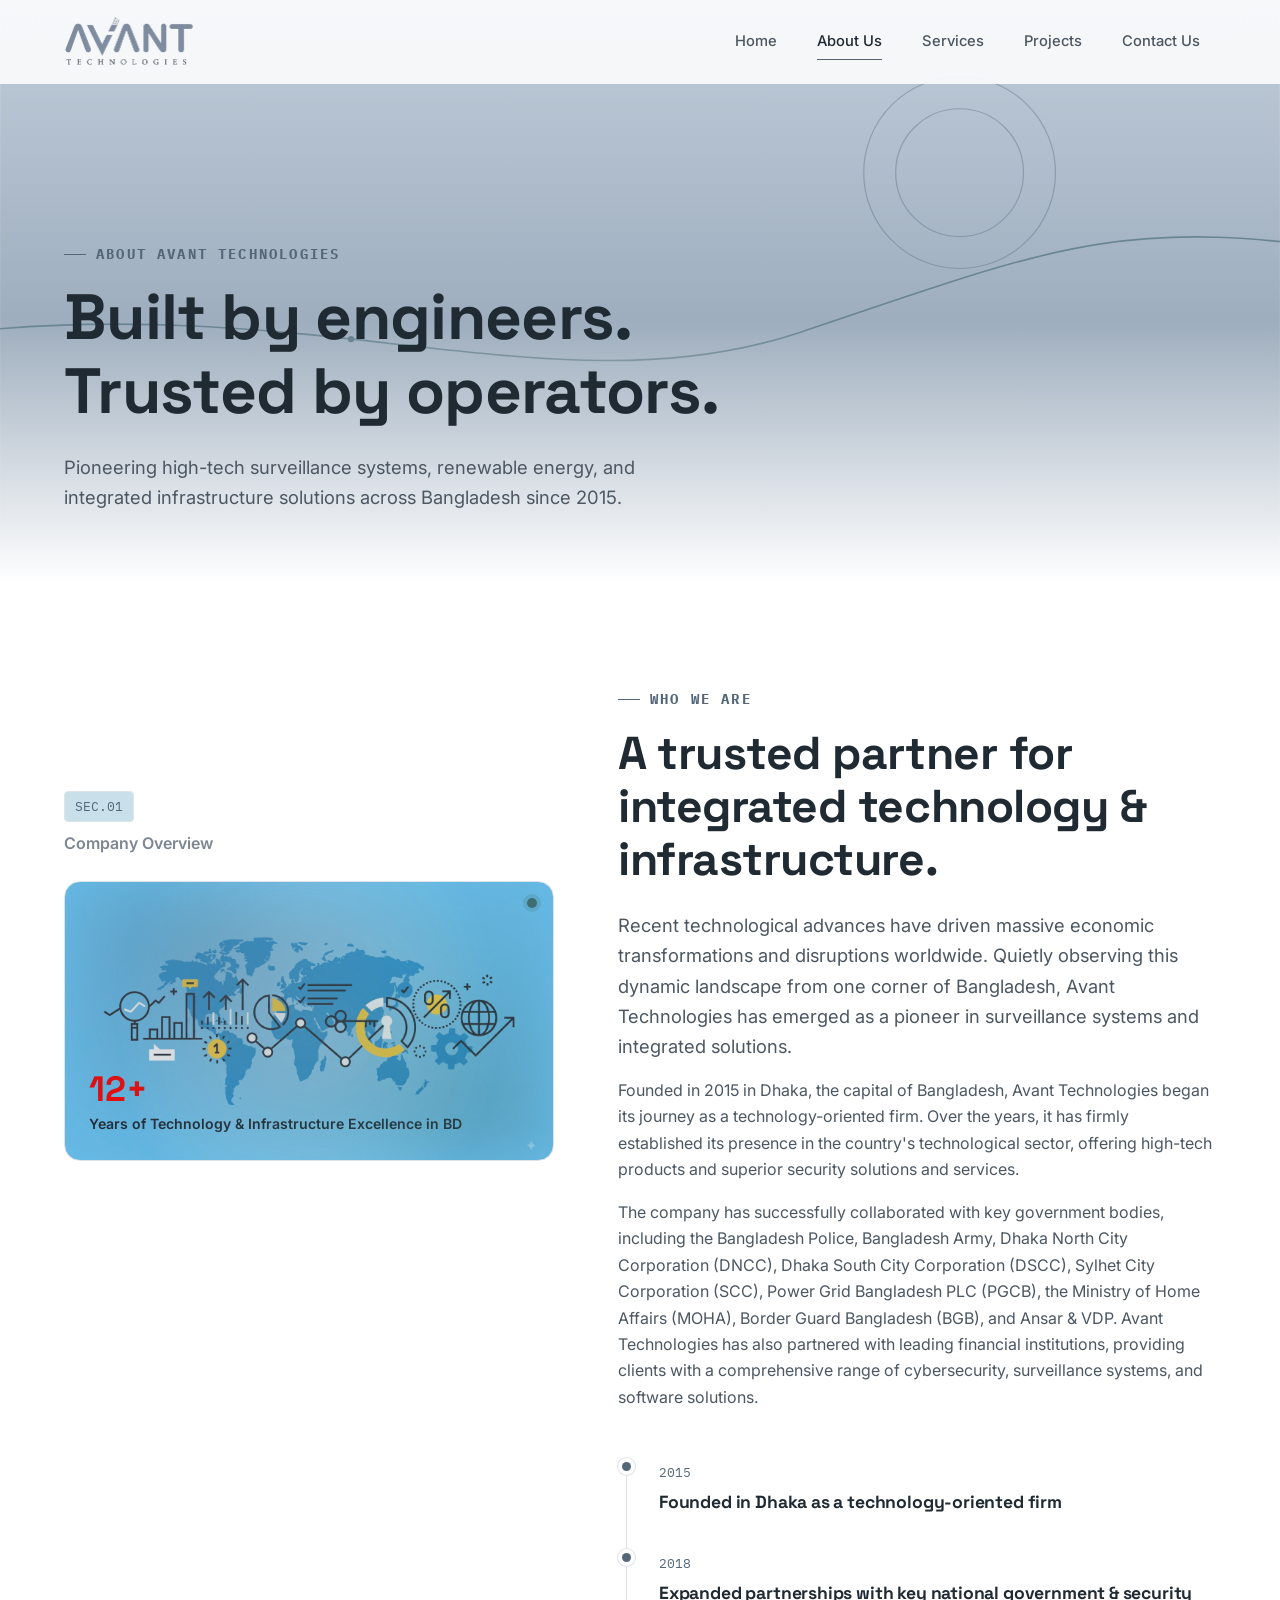
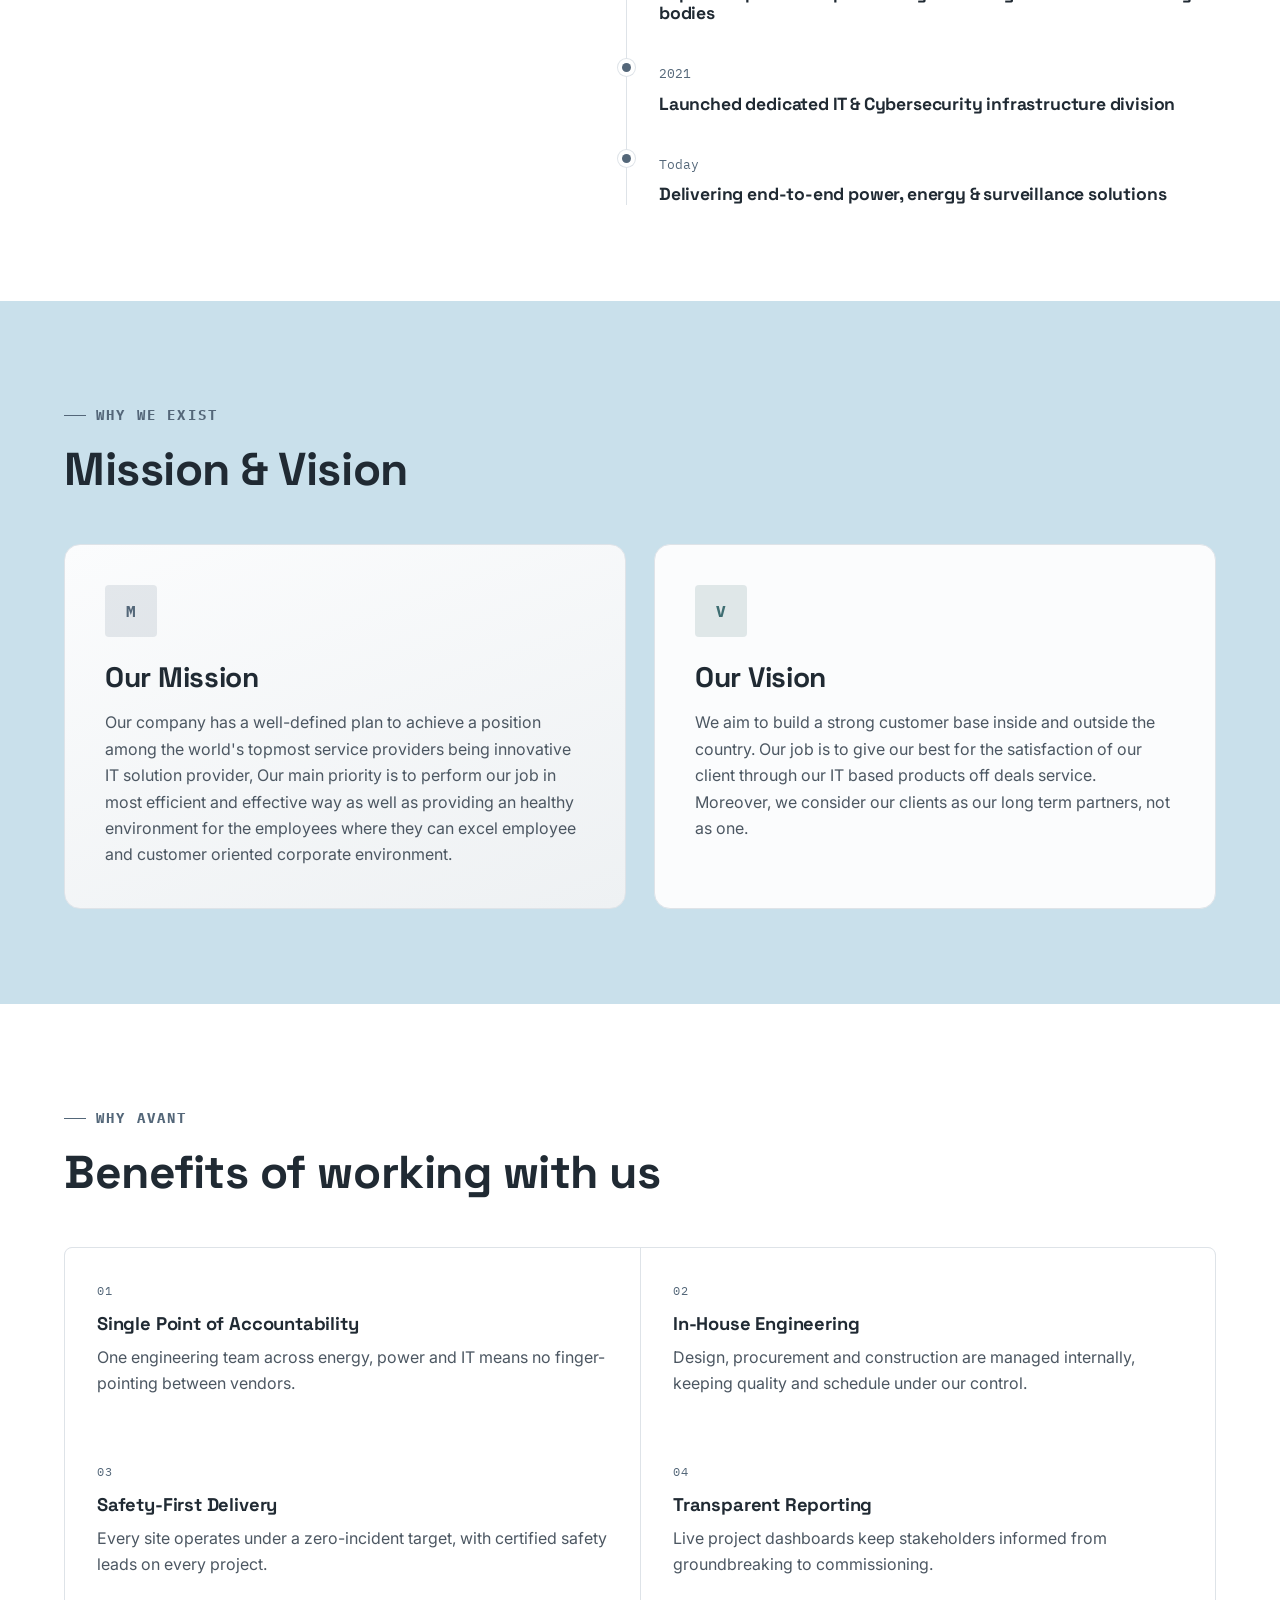
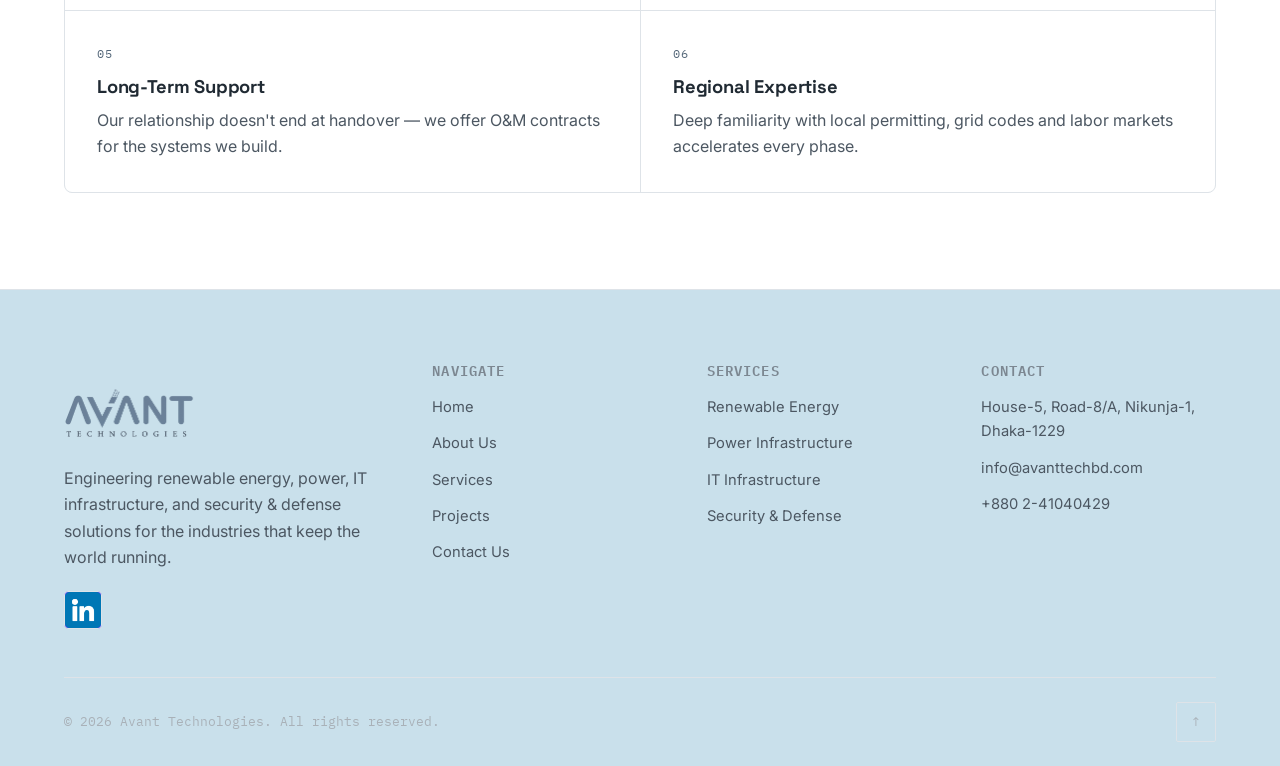
==== commit 898d528f: "September 1" ====
--- a/about.html
+++ b/about.html
@@ -246,7 +246,7 @@
         <h2 class="h2 reveal-right reveal-delay-1">A trusted partner for integrated technology &amp; infrastructure.</h2>
         <p class="lede mt-24 reveal-right reveal-delay-2">Recent technological advances have driven massive economic transformations and disruptions worldwide. Quietly observing this dynamic landscape from one corner of Bangladesh, Avant Technologies has emerged as a pioneer in surveillance systems and integrated solutions.</p>
         <p class="mt-16 reveal-right reveal-delay-2">Founded in 2015 in Dhaka, the capital of Bangladesh, Avant Technologies began its journey as a technology-oriented firm. Over the years, it has firmly established its presence in the country's technological sector, offering high-tech products and superior security solutions and services.</p>
-        <p class="mt-16 reveal-right reveal-delay-2">The company has successfully collaborated with key government bodies, including the Bangladesh Police, Bangladesh Army, Special Security Force (SSF), Dhaka North City Corporation (DNCC), Dhaka South City Corporation (DSCC), Sylhet City Corporation (SCC), Power Grid Bangladesh PLC (PGCB), the Ministry of Home Affairs (MOHA), Border Guard Bangladesh (BGB), and Ansar &amp; VDP. Avant Technologies has also partnered with leading financial institutions, providing clients with a comprehensive range of cybersecurity, surveillance systems, and software solutions.</p>
+        <p class="mt-16 reveal-right reveal-delay-2">The company has successfully collaborated with key government bodies, including the Bangladesh Police, Bangladesh Army, Dhaka North City Corporation (DNCC), Dhaka South City Corporation (DSCC), Sylhet City Corporation (SCC), Power Grid Bangladesh PLC (PGCB), the Ministry of Home Affairs (MOHA), Border Guard Bangladesh (BGB), and Ansar &amp; VDP. Avant Technologies has also partnered with leading financial institutions, providing clients with a comprehensive range of cybersecurity, surveillance systems, and software solutions.</p>
 
         <div class="timeline mt-48 reveal-right reveal-delay-3">
           <div class="timeline-item">
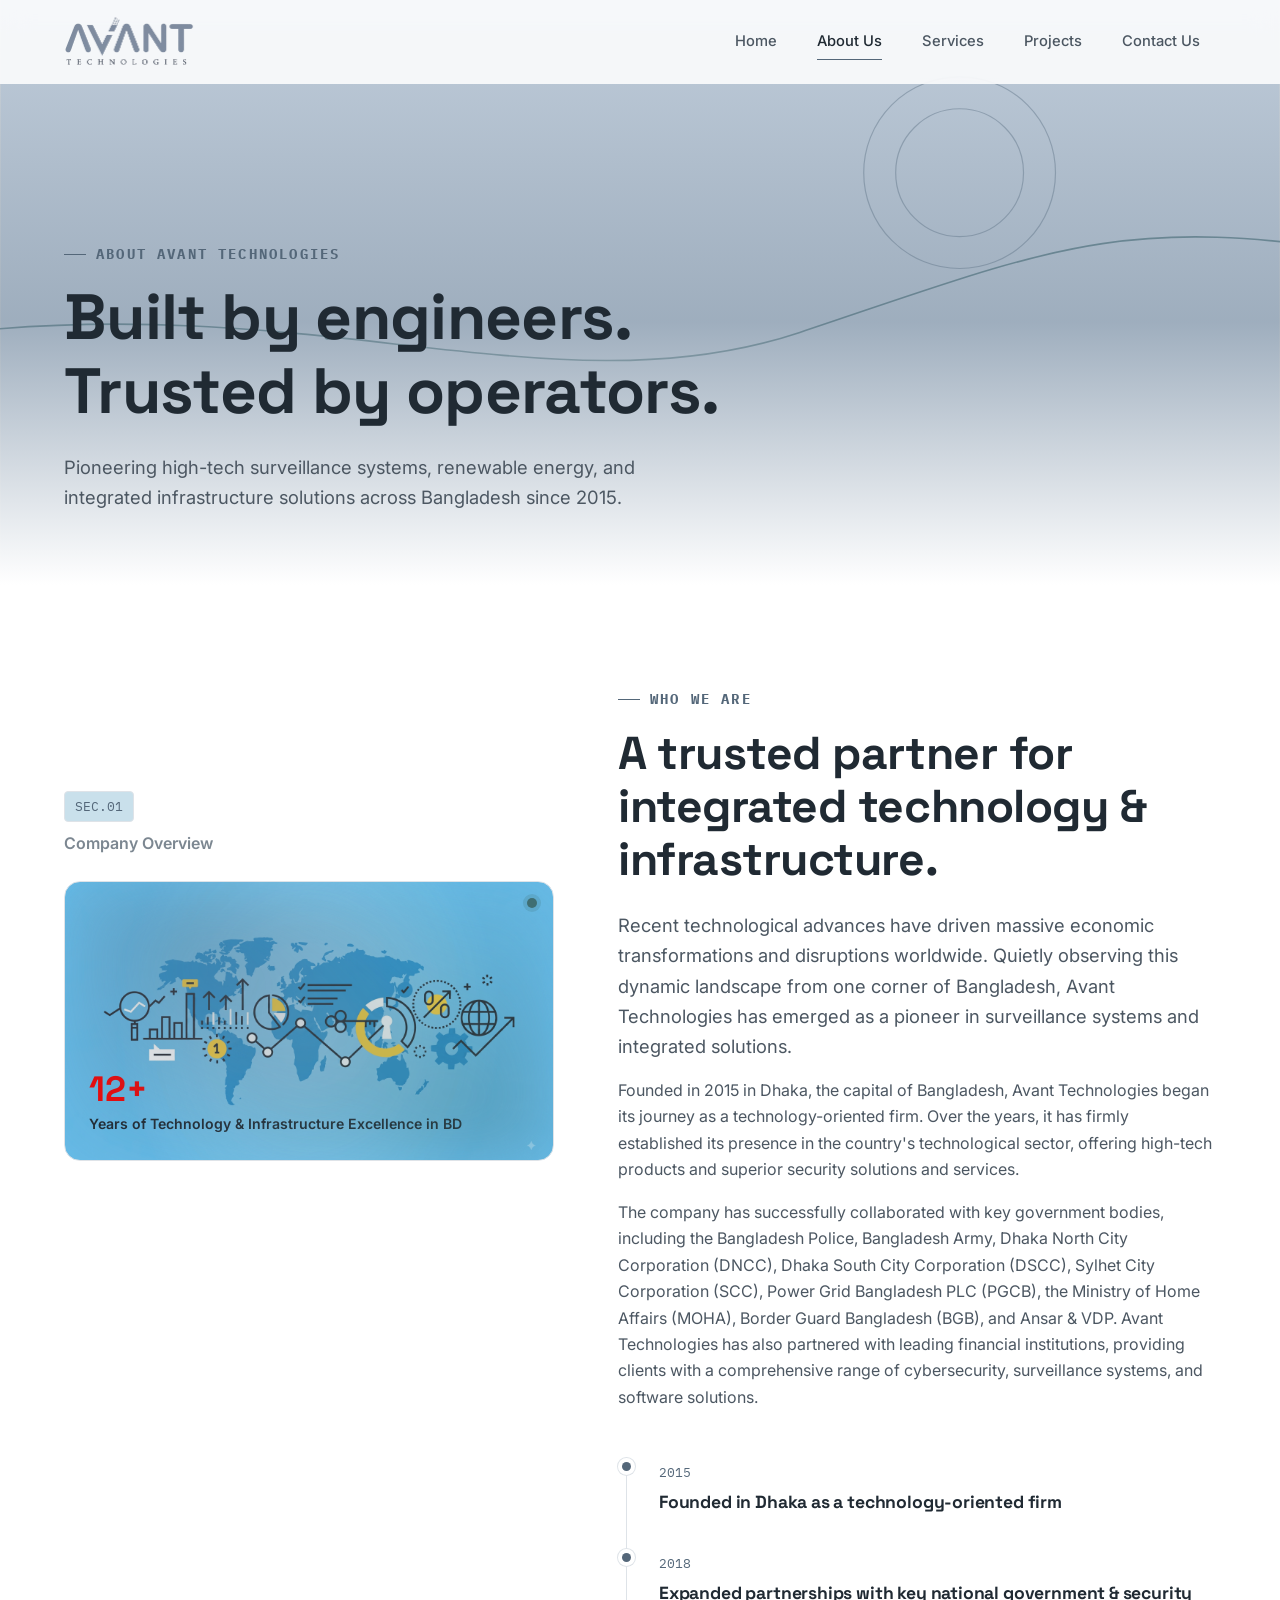
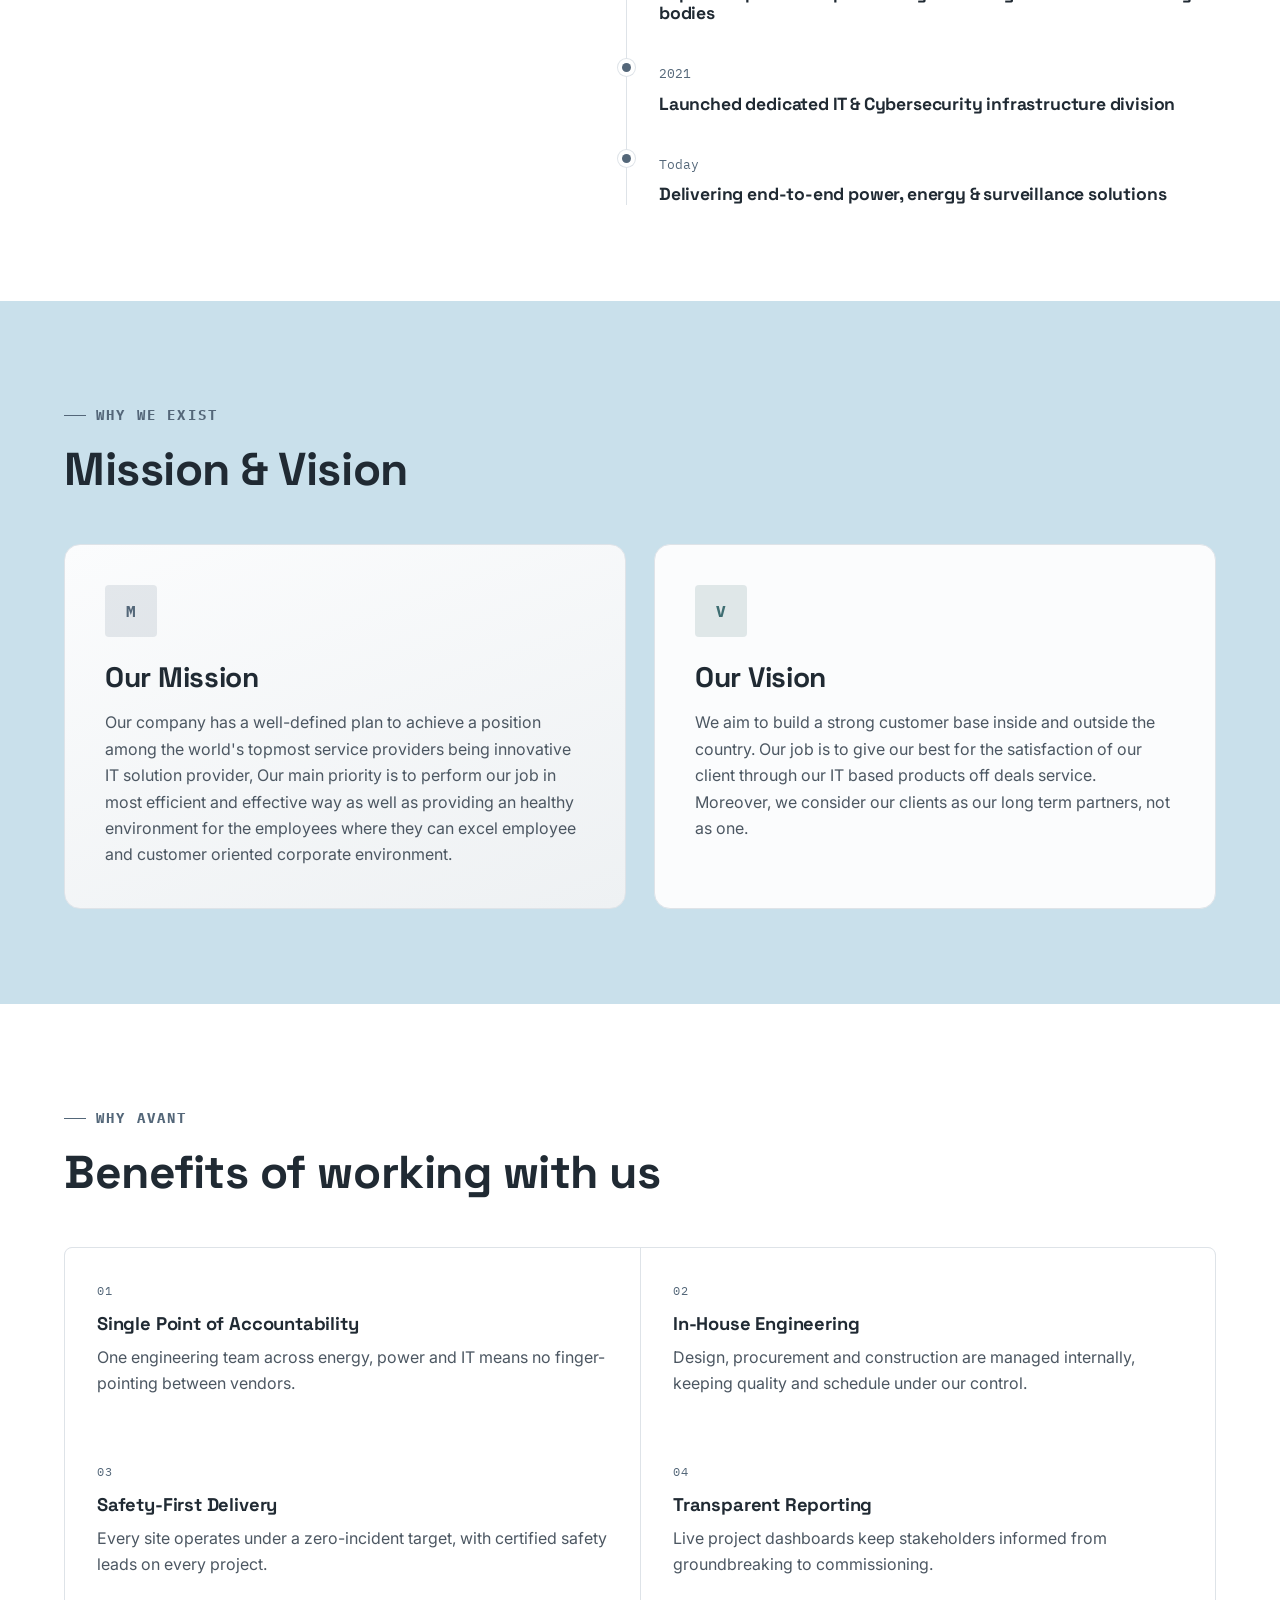
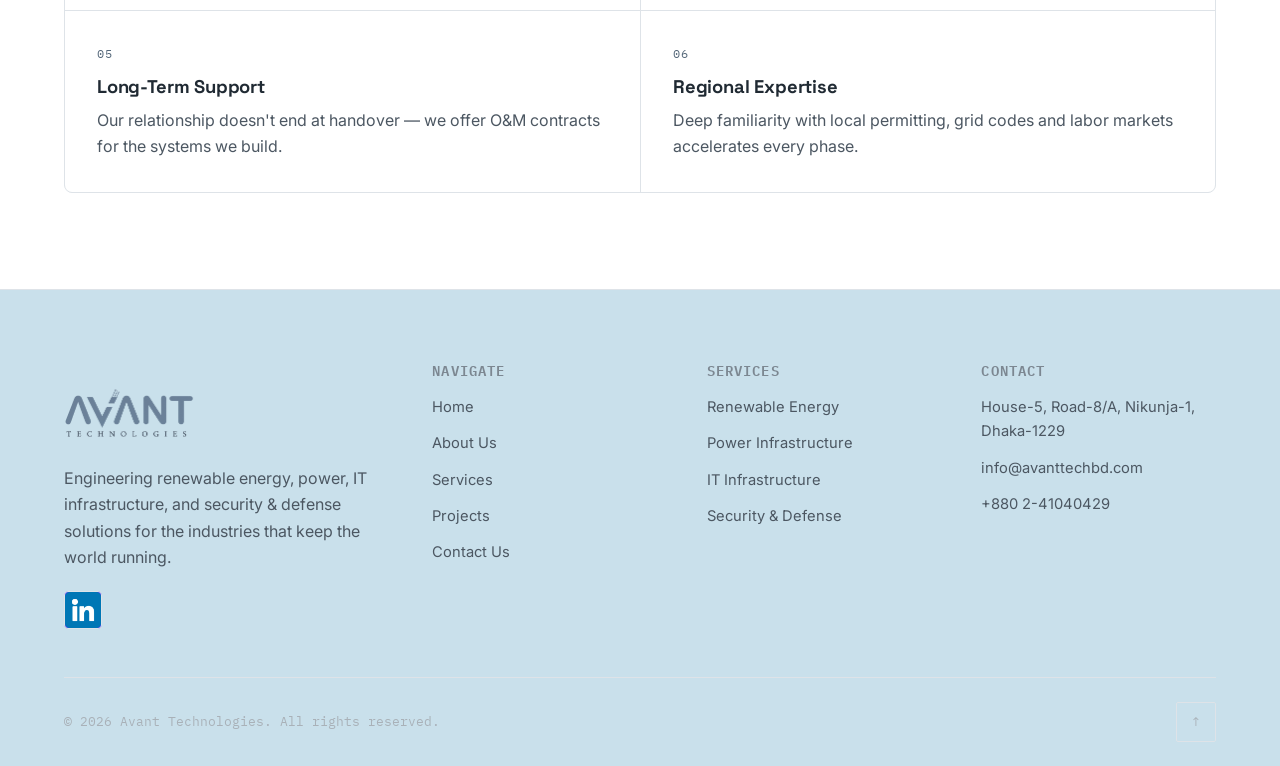
==== commit 7eabdf18: "September 1 2" ====
--- a/about.html
+++ b/about.html
@@ -267,7 +267,6 @@
           </div>
         </div>
       </div>
-
     </div>
   </section>
 
